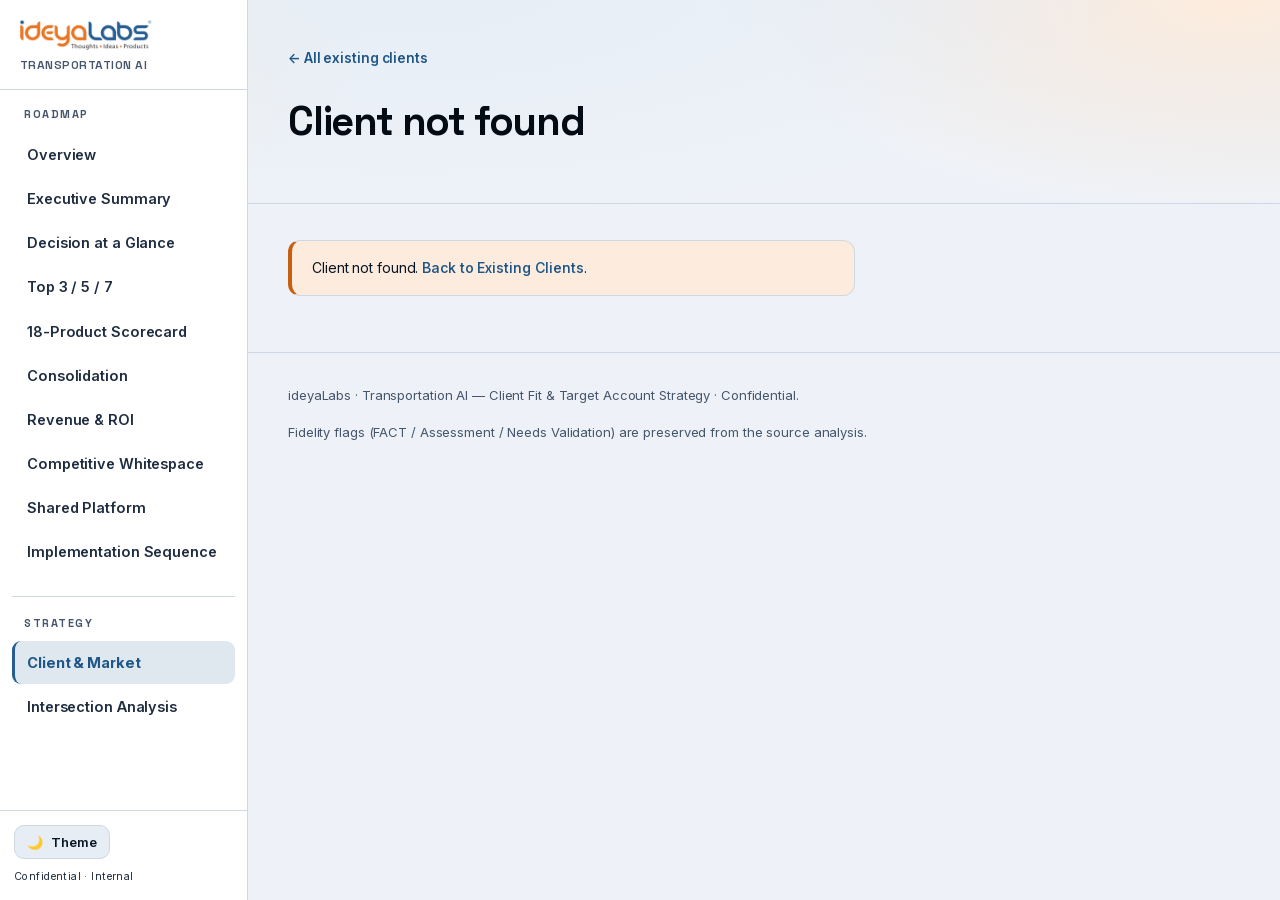
==== client.html @ 31813a2a "Fix scroll-spy off-by-one + click race (v25) - Use a viewport-fraction reference line (~35% of heigh" ====
<!DOCTYPE html>
<html lang="en" data-theme="light">
<head>
<meta charset="UTF-8" />
<meta name="viewport" content="width=device-width, initial-scale=1.0" />
<title>Client detail — ideyaLabs Transportation AI</title>
<link rel="icon" href="assets/ideyalabs-logo.png" />
<link rel="stylesheet" href="fonts.css?v=25" />
<link rel="stylesheet" href="styles.css?v=25" />
<script>
(function(){try{var t=localStorage.getItem('theme')||((window.matchMedia&&window.matchMedia('(prefers-color-scheme: dark)').matches)?'dark':'light');document.documentElement.setAttribute('data-theme',t);}catch(e){}})();
</script>
</head>
<body>
<header class="site-header">
  <div class="wrap">
    <a class="brand-mark" href="index.html#top" aria-label="ideyaLabs home">
      <img class="brand-logo" src="assets/ideyalabs-logo.png" alt="ideyaLabs" />
      <span class="brand-sep" aria-hidden="true"></span>
      <span class="brand-context">Transportation AI Roadmap</span>
    </a>
    <nav class="nav" aria-label="Section navigation">
      <a href="index.html#summary">Summary</a>
      <a href="index.html#recommendations">Top 3/5/7</a>
      <a href="index.html#scorecard">Scorecard</a>
      <a href="index.html#sequence">Sequence</a>
      <div class="nav-more">
        <button class="nav-more-btn" type="button" aria-haspopup="true" aria-expanded="false">Sections <span class="caret">▾</span></button>
        <div class="nav-more-menu">
          <a href="index.html#glance">At a Glance</a>
          <a href="index.html#consolidation">Consolidation</a>
          <a href="index.html#revenue">Revenue &amp; ROI</a>
          <a href="index.html#whitespace">Whitespace</a>
          <a href="index.html#platform">Platform</a>
        </div>
      </div>
      <a href="market.html">Client &amp; Market</a>
      <a href="intersection.html">Intersection</a>
    </nav>
    <button id="themeToggle" class="theme-toggle" type="button" aria-label="Toggle theme">🌙</button>
  </div>
</header>

<main id="top">
  <section class="hero" style="padding:44px 0 32px" aria-labelledby="c-title">
    <div class="wrap">
      <a href="market.html?view=clients" class="backlink" style="display:inline-flex;align-items:center;gap:6px;font-size:13.5px;font-weight:600;margin-bottom:16px">← All existing clients</a>
      <div id="c-badges" style="display:flex;gap:8px;flex-wrap:wrap;margin-bottom:14px"></div>
      <h1 id="c-title" style="font-size:clamp(26px,4vw,40px)">Loading…</h1>
      <p id="c-tagline" class="lede"></p>
      <div id="c-meta" class="hero-meta"></div>
    </div>
  </section>
  <section style="padding-top:36px" aria-label="Client detail">
    <div class="wrap"><div id="c-body" class="detail-grid"></div></div>
  </section>
</main>

<footer class="site-footer">
  <div class="wrap">
    <span>ideyaLabs · Transportation AI — Client Fit &amp; Target Account Strategy · Confidential.</span>
    <span>Fidelity flags (FACT / Assessment / Needs Validation) are preserved from the source analysis.</span>
  </div>
</footer>

<script src="market-data.js?v=25"></script>
<script src="app.js?v=25"></script>
<script src="sidebar.js?v=25"></script>
<script src="client.js?v=25"></script>
</body>
</html>
---- fonts.css ----
/* Self-hosted fonts for full offline / on-prem rendering (no CDN dependency).
   Inter and Space Grotesk are variable fonts covering the full weight range. */
@font-face {
  font-family: "Inter";
  font-style: normal;
  font-weight: 100 900;
  font-display: swap;
  src: url("fonts/inter.woff2") format("woff2");
}
@font-face {
  font-family: "Space Grotesk";
  font-style: normal;
  font-weight: 300 700;
  font-display: swap;
  src: url("fonts/space-grotesk.woff2") format("woff2");
}
---- styles.css ----
/* ideyaLabs Transportation AI Roadmap — static site
   Brand palette: ideyaLabs blue #275E91 + orange #E77625. Bright, sharp Inter type.
   Modern SaaS visual language with manual light/dark toggle. */

:root {
  --font-sans: "Inter", "Inter var", -apple-system, BlinkMacSystemFont, "Segoe UI", Roboto, Helvetica, Arial, sans-serif;
  --font-display: "Space Grotesk", "Inter", -apple-system, BlinkMacSystemFont, "Segoe UI", sans-serif;

  /* Light theme (default) */
  --bg: #eef2f8;
  --bg-elev: #ffffff;
  --bg-subtle: #e7edf5;
  --text: #081522;
  --text-strong: #030b15;
  --text-muted: #1f2d40;
  --text-faint: #45566c;
  --border: #cdd8e4;
  --border-strong: #a6b6c9;

  /* Brand = ideyaLabs blue; Accent = ideyaLabs orange */
  --brand: #275e91;
  --brand-hover: #1d4a75;
  --brand-soft: #e6eef6;
  --brand-text: #1f5688;

  --accent: #e77625;
  --accent-soft: #fdecdd;
  --accent-text: #c65f10;

  /* Tier / status colors */
  --tier1: #148f4b;   --tier1-soft: #d9f5e4;
  --tier2: #275e91;   --tier2-soft: #e0ecf7;
  --tier3: #c65f10;   --tier3-soft: #fdecdd;
  --tier4: #64748b;   --tier4-soft: #eef2f7;

  --agent: #275e91;    --agent-soft: #e0ecf7;
  --assisted: #0e7c96; --assisted-soft: #d6f2f7;
  --saas: #64748b;     --saas-soft: #eef2f7;

  --good: #148f4b;
  --warn: #c65f10;
  --bad: #d02c2c;

  --shadow-sm: 0 1px 2px rgba(11,26,43,.06), 0 1px 3px rgba(11,26,43,.08);
  --shadow-md: 0 4px 6px -1px rgba(11,26,43,.08), 0 2px 4px -2px rgba(11,26,43,.06);
  --shadow-lg: 0 10px 25px -5px rgba(11,26,43,.12), 0 8px 10px -6px rgba(11,26,43,.08);

  --radius-sm: 8px;
  --radius-md: 12px;
  --radius-lg: 16px;
  --radius-xl: 24px;

  --maxw: 1200px;
}

[data-theme="dark"] {
  --bg: #0a1420;
  --bg-elev: #10202f;
  --bg-subtle: #17293b;
  --text: #f2f6fb;          /* bright, sharp text on dark */
  --text-strong: #ffffff;
  --text-muted: #aebccd;
  --text-faint: #7f92a6;
  --border: #22384c;
  --border-strong: #35506a;

  --brand: #5ea3dc;
  --brand-hover: #86bee9;
  --brand-soft: #142c42;
  --brand-text: #7bb8e8;

  --accent: #f7973f;
  --accent-soft: #3a2410;
  --accent-text: #f9ac5c;

  --tier1: #46d585;   --tier1-soft: #10331f;
  --tier2: #5ea3dc;   --tier2-soft: #142c42;
  --tier3: #f7973f;   --tier3-soft: #3a2410;
  --tier4: #9fb0c2;   --tier4-soft: #1c2e40;

  --agent: #5ea3dc;    --agent-soft: #142c42;
  --assisted: #33c3dd; --assisted-soft: #0c3540;
  --saas: #9fb0c2;     --saas-soft: #1c2e40;

  --good: #46d585;
  --warn: #f7973f;
  --bad: #f0655f;

  --shadow-sm: 0 1px 2px rgba(0,0,0,.35);
  --shadow-md: 0 4px 8px -1px rgba(0,0,0,.45);
  --shadow-lg: 0 12px 28px -6px rgba(0,0,0,.55);
}

* { box-sizing: border-box; }

html { scroll-behavior: smooth; scroll-padding-top: 24px; }

body {
  margin: 0;
  font-family: var(--font-sans);
  font-feature-settings: "cv11", "ss01";
  font-size: 16px;
  background: var(--bg);
  color: var(--text);
  line-height: 1.58;
  letter-spacing: -0.006em;
  -webkit-font-smoothing: antialiased;
  -moz-osx-font-smoothing: grayscale;
  text-rendering: optimizeLegibility;
}

h1, h2, h3, h4, .num, .brand-mark { font-synthesis-weight: none; color: var(--text-strong); }
h1, h2 { font-weight: 850; }

a { color: var(--brand-text); text-decoration: none; }
a:hover { text-decoration: underline; }

.wrap { max-width: var(--maxw); margin: 0 auto; padding: 0 24px; }

/* ---------- Left sidebar layout ---------- */
:root { --sidebar-w: 248px; }
body.has-sidebar { }
.wrap { max-width: 100%; margin: 0; padding: 0 40px; }
.wrap-wide { max-width: 100%; margin: 0; padding: 0 40px; }
body.has-sidebar > main,
body.has-sidebar > footer.site-footer { margin-left: var(--sidebar-w); }

.sidebar {
  position: fixed; top: 0; left: 0; bottom: 0; width: var(--sidebar-w); z-index: 60;
  background: var(--bg-elev); border-right: 1px solid var(--border);
  display: flex; flex-direction: column; overflow-y: auto;
}
.sb-brand { display: flex; flex-direction: column; gap: 6px; padding: 20px 20px 14px; text-decoration: none; border-bottom: 1px solid var(--border); }
.sb-brand:hover { text-decoration: none; }
.sb-logo { height: 30px; width: auto; align-self: flex-start; }
.sb-brand-sub { font-size: 12px; font-weight: 700; letter-spacing: .04em; text-transform: uppercase; color: var(--text-faint); }
.sb-nav { padding: 12px 12px 20px; flex: 1 1 auto; }
.sb-group { margin-bottom: 16px; }
.sb-group-title { font-size: 11px; font-weight: 800; letter-spacing: .09em; text-transform: uppercase; color: var(--text-faint); padding: 6px 12px; }
.sb-link {
  display: block; padding: 9px 12px; margin: 2px 0; border-radius: 9px;
  font-size: 14px; font-weight: 600; color: var(--text-muted); text-decoration: none;
  border-left: 3px solid transparent; transition: background .12s, color .12s;
}
.sb-link:hover { background: var(--bg-subtle); color: var(--text-strong); text-decoration: none; }
.sb-link.active { background: var(--brand-soft); color: var(--brand-text); border-left-color: var(--brand); font-weight: 700; }
.sb-footer { padding: 14px; border-top: 1px solid var(--border); display: flex; flex-direction: column; gap: 10px; }
.sb-theme { display: inline-flex; align-items: center; gap: 8px; cursor: pointer; font-family: inherit;
  background: var(--bg-subtle); border: 1px solid var(--border); color: var(--text); border-radius: 10px;
  padding: 8px 12px; font-size: 13px; font-weight: 600; width: fit-content; }
.sb-theme:hover { border-color: var(--brand); }
.sb-conf { font-size: 10.5px; color: var(--text-faint); letter-spacing: .04em; }

/* Mobile top bar + drawer */
.mobilebar { display: none; }
.sb-scrim { display: none; }
@media (max-width: 900px) {
  :root { --sidebar-w: 0px; }
  .wrap, .wrap-wide { padding: 0 20px; }
  body.has-sidebar > main, body.has-sidebar > footer.site-footer { margin-left: 0; }
  .mobilebar { display: flex; align-items: center; gap: 12px; position: sticky; top: 0; z-index: 55;
    height: 56px; padding: 0 16px; background: var(--bg-elev); border-bottom: 1px solid var(--border); }
  .mb-toggle { display: inline-flex; flex-direction: column; gap: 4px; background: none; border: none; cursor: pointer; padding: 6px; }
  .mb-toggle span { width: 20px; height: 2px; background: var(--text); border-radius: 2px; }
  .mb-brand img { height: 24px; }
  .sidebar { transform: translateX(-100%); transition: transform .2s ease; width: 260px; box-shadow: var(--shadow-lg); }
  body.sb-open .sidebar { transform: translateX(0); }
  body.sb-open .sb-scrim { display: block; position: fixed; inset: 0; z-index: 58; background: rgba(0,0,0,.4); }
}

/* ---------- Hero ---------- */
.hero {
  position: relative; overflow: hidden;
  padding: 72px 0 56px;
  background:
    radial-gradient(1200px 400px at 15% -10%, var(--brand-soft), transparent 60%),
    radial-gradient(900px 400px at 95% 0%, var(--accent-soft), transparent 55%);
}
.eyebrow {
  display: inline-flex; align-items: center; gap: 8px;
  font-size: 12px; font-weight: 650; letter-spacing: .08em; text-transform: uppercase;
  color: var(--accent-text); background: var(--accent-soft);
  padding: 6px 12px; border-radius: 999px; margin-bottom: 20px;
}
.hero h1 {
  font-size: clamp(30px, 5vw, 48px); line-height: 1.08; letter-spacing: -.03em;
  margin: 0 0 16px; max-width: 900px; font-weight: 850; color: var(--text-strong);
}
.hero .lede { font-size: clamp(16px, 2vw, 19px); color: var(--text-muted); max-width: 760px; margin: 0 0 28px; }
.hero-meta { display: flex; gap: 24px; flex-wrap: wrap; color: var(--text-faint); font-size: 13px; }
.hero-meta strong { color: var(--text); }

.stat-row { display: grid; grid-template-columns: repeat(4, 1fr); gap: 16px; margin-top: 40px; }
.stat {
  background: var(--bg-elev); border: 1px solid var(--border); border-radius: var(--radius-md);
  padding: 18px 20px; box-shadow: var(--shadow-sm);
}
.stat .num { font-size: 30px; font-weight: 800; letter-spacing: -.02em; }
.stat .lbl { font-size: 13px; color: var(--text-muted); margin-top: 2px; }

/* ---------- Sections ---------- */
section { padding: 56px 0; border-top: 1px solid var(--border); }
section[id] { scroll-margin-top: 90px; }
section:first-of-type { border-top: 0; }
.section-head { margin-bottom: 28px; }
.section-head h2 { font-size: clamp(22px, 3vw, 30px); letter-spacing: -.02em; margin: 0 0 8px; font-weight: 850; color: var(--text-strong); }
.section-head p { color: var(--text-muted); margin: 0; max-width: 780px; }
.kicker { font-size: 12px; font-weight: 700; letter-spacing: .1em; text-transform: uppercase; color: var(--accent-text); margin-bottom: 8px; }

/* ---------- Cards ---------- */
.grid { display: grid; gap: 18px; }
.grid-3 { grid-template-columns: repeat(3, 1fr); }
.grid-2 { grid-template-columns: repeat(2, 1fr); }

.card {
  background: var(--bg-elev); border: 1px solid var(--border);
  border-radius: var(--radius-lg); padding: 22px; box-shadow: var(--shadow-sm);
  transition: box-shadow .18s, transform .18s, border-color .18s;
}
.card:hover { box-shadow: var(--shadow-md); }

.rec-card { display: flex; flex-direction: column; }
.rec-card .rank-badge {
  width: 40px; height: 40px; border-radius: 12px; display: grid; place-items: center;
  font-weight: 800; font-size: 18px; color: #fff; margin-bottom: 14px;
  background: linear-gradient(135deg, var(--brand), var(--accent));
}
.rec-card h3 { margin: 0 0 6px; font-size: 18px; letter-spacing: -.01em; }
.rec-card .score-pill {
  align-self: flex-start; font-weight: 700; font-size: 13px;
  background: var(--tier1-soft); color: var(--tier1);
  padding: 3px 10px; border-radius: 999px; margin-bottom: 12px;
}
.rec-card p { margin: 0 0 12px; color: var(--text-muted); font-size: 14.5px; }
.rec-card .detail-list { list-style: none; padding: 0; margin: auto 0 0; font-size: 13px; }
.rec-card .detail-list li { display: flex; gap: 8px; padding: 4px 0; border-top: 1px dashed var(--border); }
.rec-card .detail-list li:first-child { border-top: 0; }
.rec-card .detail-list .k { color: var(--text-faint); min-width: 86px; }
.rec-card .detail-list .v { color: var(--text); font-weight: 550; }

.wave-tag {
  display:inline-block; font-size: 11px; font-weight: 700; letter-spacing:.06em; text-transform: uppercase;
  padding: 3px 9px; border-radius: 999px; margin-bottom: 14px;
}
.wave-now { background: var(--tier1-soft); color: var(--tier1); }
.wave-next { background: var(--tier2-soft); color: var(--tier2); }
.wave-med { background: var(--tier3-soft); color: var(--tier3); }

/* ---------- Badges ---------- */
.badge {
  display: inline-flex; align-items: center; gap: 5px;
  font-size: 11.5px; font-weight: 650; padding: 3px 9px; border-radius: 999px; white-space: nowrap;
}
.badge.tier1 { background: var(--tier1-soft); color: var(--tier1); }
.badge.tier2 { background: var(--tier2-soft); color: var(--tier2); }
.badge.tier3 { background: var(--tier3-soft); color: var(--tier3); }
.badge.tier4 { background: var(--tier4-soft); color: var(--tier4); }
.badge.agent { background: var(--agent-soft); color: var(--agent); }
.badge.assisted { background: var(--assisted-soft); color: var(--assisted); }
.badge.saas { background: var(--saas-soft); color: var(--saas); }

/* ---------- Q&A / decision at a glance ---------- */
.qa-list { display: grid; gap: 0; border: 1px solid var(--border); border-radius: var(--radius-lg); overflow: hidden; background: var(--bg-elev); }
.qa-item { display: grid; grid-template-columns: 1fr 1.4fr; gap: 24px; padding: 16px 22px; border-top: 1px solid var(--border); }
.qa-item:first-child { border-top: 0; }
.qa-item .q { font-weight: 650; color: var(--text); }
.qa-item .a { color: var(--text-muted); }
.qa-item:nth-child(even) { background: var(--bg-subtle); }

/* ---------- Table / scorecard ---------- */
.table-wrap { overflow-x: auto; border: 1px solid var(--border); border-radius: var(--radius-lg); background: var(--bg-elev); box-shadow: var(--shadow-sm); }
table.score { width: 100%; border-collapse: collapse; font-size: 13px; min-width: 760px; table-layout: auto; }
table.score thead th {
  position: sticky; top: 0; background: var(--bg-subtle); color: var(--text-muted);
  font-weight: 650; text-align: center; padding: 11px 8px; white-space: nowrap;
  border-bottom: 1px solid var(--border); cursor: pointer; user-select: none;
  font-size: 11.5px;
}
table.score thead th.name-col, table.score tbody td.name-col { text-align: left; }
table.score thead th:hover { color: var(--text); }
table.score thead th .arrow { opacity: .4; font-size: 10px; }
table.score thead th.sorted .arrow { opacity: 1; color: var(--accent-text); }
table.score tbody td { padding: 10px 8px; text-align: center; border-bottom: 1px solid var(--border); }
table.score tbody tr:last-child td { border-bottom: 0; }
table.score tbody tr:hover { background: var(--bg-subtle); }
table.score td.name-col { font-weight: 600; min-width: 180px; }
table.score td.rank-col { color: var(--text-faint); font-weight: 700; }
table.score td.score-col { font-weight: 800; }
.cellscore { display: inline-grid; place-items: center; width: 26px; height: 26px; border-radius: 7px; font-weight: 650; font-size: 12.5px; }

.legend { display: flex; gap: 16px; flex-wrap: wrap; margin-top: 14px; font-size: 12.5px; color: var(--text-muted); align-items:center; }
.legend .swatch { display:inline-block; width: 12px; height: 12px; border-radius: 3px; margin-right: 6px; vertical-align: middle; }

/* ---------- Consolidation / merge list ---------- */
.merge-grid { display: grid; grid-template-columns: repeat(2,1fr); gap: 14px; }
.merge-item { background: var(--bg-elev); border: 1px solid var(--border); border-radius: var(--radius-md); padding: 16px 18px; box-shadow: var(--shadow-sm); }
.merge-item .flow { font-weight: 650; margin-bottom: 6px; display:flex; align-items:center; gap:8px; flex-wrap:wrap; }
.merge-item .flow .arrow { color: var(--accent-text); }
.merge-item p { margin: 0; font-size: 13.5px; color: var(--text-muted); }
.dispo { font-size: 11px; font-weight: 700; letter-spacing:.05em; text-transform: uppercase; padding: 2px 8px; border-radius: 6px; }
.dispo.merge { background: var(--tier1-soft); color: var(--tier1); }
.dispo.module { background: var(--assisted-soft); color: var(--assisted); }
.dispo.separate { background: var(--tier3-soft); color: var(--tier3); }

/* ---------- Roadmap timeline ---------- */
.timeline { display: grid; gap: 18px; }
.phase {
  background: var(--bg-elev); border: 1px solid var(--border); border-radius: var(--radius-lg);
  padding: 22px; box-shadow: var(--shadow-sm); position: relative; overflow:hidden;
}
.phase::before { content:""; position:absolute; left:0; top:0; bottom:0; width: 5px; background: linear-gradient(var(--brand), var(--accent)); }
.phase .phase-head { display: flex; align-items: baseline; gap: 12px; margin-bottom: 12px; flex-wrap: wrap; }
.phase .phase-num { font-size: 12px; font-weight: 800; letter-spacing:.1em; color: var(--accent-text); text-transform: uppercase; }
.phase .phase-months { font-size: 13px; color: var(--text-faint); font-weight: 600; }
.phase h3 { margin: 0; font-size: 17px; }
.phase .build { font-size: 14.5px; color: var(--text); margin: 0 0 12px; }
.phase .rowlist { display: grid; grid-template-columns: 130px 1fr; gap: 4px 16px; font-size: 13px; }
.phase .rowlist .k { color: var(--text-faint); }
.phase .rowlist .v { color: var(--text-muted); }
.phase .notbuild { color: var(--bad); }

/* ---------- Platform capabilities ---------- */
.cap-grid { display: grid; grid-template-columns: repeat(2,1fr); gap: 12px; }
.cap { background: var(--bg-elev); border: 1px solid var(--border); border-radius: var(--radius-md); padding: 14px 16px; box-shadow: var(--shadow-sm); font-size: 13.5px; }
.cap .cap-name { font-weight: 650; margin-bottom: 4px; }
.cap .cap-reuse { color: var(--text-muted); }
.cap .cap-reuse b { color: var(--text); font-weight: 600; }

/* ---------- Whitespace ---------- */
.ws-grid { display:grid; gap: 12px; }
.ws-row { display:grid; grid-template-columns: 200px 1fr; gap: 18px; align-items:start; background: var(--bg-elev); border:1px solid var(--border); border-radius: var(--radius-md); padding: 14px 18px; box-shadow: var(--shadow-sm); }
.ws-row .ws-cat { font-weight: 700; font-size: 13.5px; }
.ws-row .ws-products { font-size: 13.5px; color: var(--text); margin-bottom: 4px; }
.ws-row .ws-ev { font-size: 12.5px; color: var(--text-muted); }
.dot { display:inline-block; width:9px;height:9px;border-radius:50%; margin-right:7px; }

/* ---------- Callout ---------- */
.callout {
  border: 1px solid var(--border); border-left: 4px solid var(--brand);
  background: var(--brand-soft); color: var(--text);
  border-radius: var(--radius-md); padding: 16px 20px; font-size: 14px;
}
.callout.warn { border-left-color: var(--warn); background: var(--accent-soft); }
.callout strong { font-weight: 700; }

/* ---------- Footer ---------- */
.site-footer { border-top: 1px solid var(--border); padding: 32px 0 48px; color: var(--text-faint); font-size: 13px; }
.site-footer .wrap { display:flex; justify-content: space-between; gap: 16px; flex-wrap: wrap; align-items:center; }

.tier-heading { margin: 34px 0 14px; font-size: 15px; font-weight: 750; letter-spacing:.02em; color: var(--text-strong); display:flex; align-items:center; gap:10px; }
.tier-heading::after { content:""; flex:1; height:1px; background: var(--border); }

/* ---------- Responsive ---------- */
@media (max-width: 900px) {
  .grid-3, .grid-2, .merge-grid, .cap-grid { grid-template-columns: 1fr; }
  .stat-row { grid-template-columns: repeat(2,1fr); }
  .qa-item { grid-template-columns: 1fr; gap: 4px; }
  .ws-row { grid-template-columns: 1fr; }
  .phase .rowlist { grid-template-columns: 1fr; }
  .phase .rowlist .k { margin-top: 6px; font-weight: 600; }
}

@media (prefers-reduced-motion: reduce) {
  * { scroll-behavior: auto; transition: none !important; }
}

/* ---------- Detail page ---------- */
.backlink { color: var(--brand-text); }
.detail-grid { display: block; }
.detail-col-main, .detail-col-side { display: grid; gap: 16px; align-content: start; }
@media (min-width: 900px) {
  .detail-grid { display: grid; grid-template-columns: 1.55fr 1fr; gap: 20px; align-items: start; }
}
.detail-card { padding: 20px 22px; }
.detail-h { font-size: 15px; font-weight: 750; letter-spacing: .01em; margin: 0 0 10px; color: var(--text-strong); text-transform: uppercase; }
.detail-card p { margin: 0; color: var(--text-muted); font-size: 14.5px; }
.detail-list-full { margin: 0; padding-left: 18px; color: var(--text-muted); font-size: 14px; }
.detail-list-full li { margin: 5px 0; }
.roi-title { font-weight: 700; color: var(--text-strong) !important; margin: 0 0 8px !important; font-size: 15px !important; }
.chips { display: flex; flex-wrap: wrap; gap: 8px; }
.chip { font-size: 12px; font-weight: 600; background: var(--bg-subtle); color: var(--text-muted); border: 1px solid var(--border); padding: 4px 10px; border-radius: 999px; }
.kv { display: grid; grid-template-columns: 130px 1fr; gap: 8px 14px; font-size: 13.5px; }
.kv-k { color: var(--text-faint); font-weight: 600; }
.kv-v { color: var(--text-muted); }
@media (max-width: 560px) { .kv { grid-template-columns: 1fr; gap: 2px 0; } .kv-k { margin-top: 8px; } }

/* Product link (scorecard + cards) */
a.product-link { color: var(--brand-text); font-weight: 600; text-decoration: none; }
a.product-link:hover { text-decoration: underline; }
.detail-cta { display:inline-flex; align-items:center; gap:6px; margin-top: 12px; font-size: 13.5px; font-weight: 650; color: var(--brand-text); }
.detail-cta:hover { text-decoration: underline; }
.name-detail-link { color: inherit; text-decoration: none; border-bottom: 1px dotted var(--border-strong); }
.name-detail-link:hover { color: var(--brand-text); border-bottom-color: var(--brand-text); text-decoration:none; }

/* ================= Client & Market Opportunities ================= */

/* Sub-view tabs */
.mtabs-wrap { position: sticky; top: 0; z-index: 40; background: color-mix(in srgb, var(--bg-elev) 92%, transparent); backdrop-filter: saturate(180%) blur(12px); border-bottom: 1px solid var(--border); }
.mtabs { display: flex; flex-wrap: wrap; gap: 6px; overflow-x: auto; padding: 8px 0; }
nav.mtabs a.mtab { display: inline-block; white-space: nowrap; font-size: 13.5px; font-weight: 600; color: var(--text-muted); padding: 8px 13px; margin: 2px 0; border: 1px solid var(--border); border-radius: 9px; text-decoration: none; background: var(--bg-elev); }
nav.mtabs a.mtab:hover { background: var(--bg-subtle); color: var(--text); text-decoration: none; border-color: var(--border-strong); }
nav.mtabs a.mtab.active { color: #fff; background: var(--brand); border-color: var(--brand); }
html { scroll-padding-top: 72px; }

/* Fit badges (A–E) */
.fit-badge { display:inline-flex; align-items:center; font-size:11px; font-weight:700; letter-spacing:.03em; padding:3px 9px; border-radius:999px; white-space:nowrap; }
.fit-a { background: var(--tier1-soft); color: var(--tier1); }
.fit-b { background: var(--tier2-soft); color: var(--tier2); }
.fit-c { background: var(--tier3-soft); color: var(--tier3); }
.fit-d { background: var(--tier4-soft); color: var(--tier4); }
.fit-e { background: color-mix(in srgb, var(--bad) 16%, transparent); color: var(--bad); }

/* Tier badges (A–D) */
.tier-badge { display:inline-flex; align-items:center; font-size:10.5px; font-weight:700; letter-spacing:.04em; padding:3px 9px; border-radius:6px; white-space:nowrap; text-transform:uppercase; }
.tier-a { background: var(--tier1-soft); color: var(--tier1); }
.tier-b { background: var(--tier2-soft); color: var(--tier2); }
.tier-c { background: var(--tier3-soft); color: var(--tier3); }
.tier-d { background: var(--tier4-soft); color: var(--tier4); }

/* Fidelity tags */
.fid { display:inline-block; font-size:10px; font-weight:700; letter-spacing:.04em; padding:2px 7px; border-radius:5px; margin-right:6px; text-transform:uppercase; }
.fid-fact { background: var(--tier1-soft); color: var(--tier1); }
.fid-assess { background: var(--assisted-soft); color: var(--assisted); }
.fid-validate { background: var(--tier3-soft); color: var(--tier3); }

/* Client cards */
.client-card { display:flex; flex-direction:column; text-decoration:none; color:inherit; }
.client-card:hover { text-decoration:none; }
.client-top { margin-bottom: 10px; }
.client-card h3 { margin:0 0 4px; font-size:18px; }
.client-meta { font-size:12.5px; color: var(--text-faint); margin-bottom:12px; }

/* Filters + search */
.filters { display:flex; flex-wrap:wrap; gap:12px; align-items:center; margin-bottom:18px; }
.filters label { font-size:12.5px; font-weight:600; color:var(--text-muted); display:flex; flex-direction:column; gap:4px; }
.filters select, .search { font-family:inherit; font-size:13.5px; padding:8px 11px; border:1px solid var(--border-strong); border-radius:9px; background:var(--bg-elev); color:var(--text); }
.search { min-width:240px; align-self:flex-end; }
.filters select:focus, .search:focus { outline:none; border-color:var(--brand); }

/* Target cards */
.target-card { display:flex; flex-direction:column; }
.target-top { display:flex; align-items:center; justify-content:space-between; gap:8px; margin-bottom:10px; }
.score-chip { font-weight:800; font-size:13px; background:var(--bg-subtle); color:var(--text); padding:2px 9px; border-radius:8px; }
.target-card h3 { margin:0 0 4px; font-size:16.5px; }
.adapted-tag { font-size:10px; font-weight:700; text-transform:uppercase; color:var(--accent-text); background:var(--accent-soft); padding:2px 6px; border-radius:5px; vertical-align:middle; }
.target-sol { font-weight:650; color:var(--brand-text); font-size:13.5px; margin:8px 0; }
.target-why { margin:0 0 10px; font-size:13.5px; color:var(--text-muted); }
.tier-a-card { border-color: color-mix(in srgb, var(--tier1) 45%, var(--border)); box-shadow: var(--shadow-md); }
.tier-a-card::before { content:""; display:block; height:3px; margin:-22px -22px 16px; border-radius: var(--radius-lg) var(--radius-lg) 0 0; background: linear-gradient(90deg, var(--tier1), var(--accent)); }

/* Opportunities */
.opp-card { display:flex; flex-direction:column; }
.opp-top { display:flex; align-items:center; justify-content:space-between; gap:8px; margin-bottom:8px; }
.opp-priority { font-size:11px; font-weight:700; color:var(--accent-text); background:var(--accent-soft); padding:3px 9px; border-radius:999px; text-transform:uppercase; letter-spacing:.03em; }
.opp-card h3 { margin:0 0 4px; font-size:17px; }
.sort-bar { display:flex; flex-wrap:wrap; align-items:center; gap:8px; margin-bottom:16px; font-size:13px; color:var(--text-muted); }
.sort-btn { font-family:inherit; font-size:12.5px; font-weight:600; padding:6px 11px; border:1px solid var(--border-strong); border-radius:8px; background:var(--bg-elev); color:var(--text-muted); cursor:pointer; }
.sort-btn:hover { background:var(--bg-subtle); color:var(--text); }
.sort-btn.active { background:var(--brand); color:#fff; border-color:var(--brand); }

/* Fact list */
.fact-list { margin:0; padding-left:0; list-style:none; }
.fact-list li { padding:8px 0; border-top:1px dashed var(--border); font-size:13.5px; color:var(--text-muted); }
.fact-list li:first-child { border-top:0; }

/* Client detail opportunity blocks */
.opp-block { padding:14px 0; border-top:1px solid var(--border); }
.opp-block:first-child { border-top:0; padding-top:0; }
.opp-head { display:flex; align-items:center; gap:10px; flex-wrap:wrap; margin-bottom:8px; }
.opp-head h3 { margin:0; font-size:15.5px; }
.rank-badge.sm { width:26px; height:26px; border-radius:8px; font-size:13px; margin-bottom:0; }
.expansion { margin:0; font-size:14px; color:var(--text); line-height:1.7; }

/* Plan items */
.plan-item { padding:14px 0; border-top:1px dashed var(--border); }
.plan-item:first-of-type { border-top:0; }
.plan-acct { font-weight:700; color:var(--text-strong); font-size:14.5px; margin-bottom:4px; }
.plan-sol { font-weight:600; color:var(--brand-text); font-size:12.5px; }
.plan-action { font-size:14px; color:var(--text-muted); margin-bottom:8px; }

@media (max-width: 900px) { .mtabs-wrap { top: 56px; } .search { min-width: 0; width:100%; } }

/* Prospect clarification note on target cards */
.target-note { margin:0 0 10px; font-size:12.5px; font-weight:600; color:var(--accent-text); background:var(--accent-soft); border-radius:8px; padding:8px 10px; border:1px solid color-mix(in srgb, var(--accent) 25%, var(--border)); }

/* General detail-list (reused on market cards, client detail, opportunity cards).
   Previously only .rec-card .detail-list had layout, so labels/values ran together. */
.detail-list { list-style: none; padding: 0; margin: 8px 0 0; font-size: 13px; }
.detail-list li { display: flex; gap: 8px; padding: 5px 0; border-top: 1px dashed var(--border); }
.detail-list li:first-child { border-top: 0; }
.detail-list .k { color: var(--text-faint); min-width: 74px; flex: 0 0 auto; font-weight: 600; }
.detail-list .v { color: var(--text); font-weight: 500; }
@media (max-width: 560px) {
  .detail-list li { flex-direction: column; gap: 1px; }
  .detail-list .k { min-width: 0; }
}

/* Scorecard criteria explainer */
table.score thead th[title] { cursor: help; }
.criteria-explainer { margin-top: 14px; border: 1px solid var(--border); border-radius: var(--radius-md); background: var(--bg-elev); }
.criteria-explainer > summary { cursor: pointer; padding: 12px 16px; font-weight: 650; font-size: 13.5px; color: var(--text-strong); list-style: none; display: flex; align-items: center; gap: 8px; }
.criteria-explainer > summary::-webkit-details-marker { display: none; }
.criteria-explainer > summary::before { content: "▸"; color: var(--brand-text); font-size: 12px; transition: transform .15s; }
.criteria-explainer[open] > summary::before { transform: rotate(90deg); }
.criteria-explainer .hint { font-weight: 500; color: var(--text-faint); font-size: 12px; }
.criteria-grid { display: grid; grid-template-columns: repeat(3, 1fr); gap: 12px; padding: 4px 16px 16px; }
.crit-item { background: var(--bg-subtle); border: 1px solid var(--border); border-radius: var(--radius-sm); padding: 12px 14px; }
.crit-head { display: flex; align-items: baseline; justify-content: space-between; gap: 8px; margin-bottom: 5px; }
.crit-name { font-weight: 650; font-size: 13px; color: var(--text-strong); }
.crit-weight { font-weight: 800; font-size: 12px; color: var(--accent-text); background: var(--accent-soft); padding: 1px 7px; border-radius: 999px; flex: 0 0 auto; }
.crit-desc { font-size: 12.5px; color: var(--text-muted); line-height: 1.55; }
@media (max-width: 900px) { .criteria-grid { grid-template-columns: 1fr; } }

/* Four-column grid (How-to-read guide) */
.grid-4 { display: grid; grid-template-columns: repeat(4, 1fr); gap: 18px; }
@media (max-width: 980px) { .grid-4 { grid-template-columns: repeat(2, 1fr); } }
@media (max-width: 560px) { .grid-4 { grid-template-columns: 1fr; } }


/* Wide container for data-dense sections (scorecard) so all columns fit without horizontal scroll on large screens */
.wrap-wide { max-width: 1440px; margin: 0 auto; padding: 0 24px; }
@media (max-width: 1480px) { .wrap-wide { max-width: 100%; } }

/* Custom styled tooltip (replaces native title where used) */
.tooltip-pop {
  position: absolute; z-index: 200; display: none;
  max-width: 320px; padding: 12px 14px;
  background: var(--bg-elev); color: var(--text);
  border: 1px solid var(--border-strong); border-radius: 12px;
  box-shadow: var(--shadow-lg);
  font-size: 12.5px; line-height: 1.55; pointer-events: none;
}
.tooltip-pop .tt-title { font-weight: 800; font-size: 13.5px; color: var(--text-strong); margin-bottom: 5px; letter-spacing: -.01em; }
.tooltip-pop .tt-body { color: var(--text-muted); font-weight: 500; }

/* Cursor hints for anything that has a tooltip */
[data-tip-title], [data-tip-body] { cursor: help; }
table.score thead th[data-tip-title] { cursor: help; }
table.score .badge[data-tip-title] { cursor: help; }

/* Fidelity legend on client detail pages */
.fid-legend { display:flex; flex-wrap:wrap; align-items:center; gap:8px; font-size:12px; color:var(--text-muted); margin-bottom:16px; padding:10px 14px; background:var(--bg-subtle); border:1px solid var(--border); border-radius:10px; }
.fid-legend-label { font-weight:700; color:var(--text-strong); }

/* Market Landscape view */
.ls-category { margin-bottom: 18px; }
.ls-cat-head { display:flex; align-items:baseline; justify-content:space-between; gap:12px; flex-wrap:wrap; }
.ls-cat-head h3 { margin:0; font-size:17px; }
.ls-market { font-size:12.5px; color:var(--text-faint); margin:4px 0 12px; }
.ls-diff { font-size:13.5px; color:var(--text-muted); background:var(--brand-soft); border:1px solid var(--border); border-left:4px solid var(--brand); border-radius:8px; padding:12px 14px; margin-bottom:14px; }
.ls-diff-label { display:block; font-weight:700; color:var(--text-strong); font-size:12px; text-transform:uppercase; letter-spacing:.05em; margin-bottom:5px; }
.ls-vendors { display:grid; grid-template-columns:repeat(2,1fr); gap:12px; }
.ls-vendor { background:var(--bg-subtle); border:1px solid var(--border); border-radius:10px; padding:13px 15px; }
.ls-vendor-name { font-weight:700; font-size:14px; color:var(--text-strong); margin-bottom:4px; }
.ls-vendor-what { font-size:13px; color:var(--text-muted); margin-bottom:8px; line-height:1.55; }
.ls-vendor-cust { font-size:12.5px; color:var(--text); margin-bottom:6px; }
.ls-vendor-cust .k { color:var(--text-faint); font-weight:600; }
.ls-vendor-src { font-size:11px; color:var(--text-faint); font-style:italic; }
@media (max-width: 760px) { .ls-vendors { grid-template-columns:1fr; } }

/* Agent Market Directory */
.spend-legend-label { font-weight:700; color:var(--text-strong); }
.spend-tag { display:inline-block; font-size:10.5px; font-weight:700; letter-spacing:.03em; padding:2px 8px; border-radius:6px; text-transform:uppercase; margin-right:6px; }
.spend-pub { background:var(--tier1-soft); color:var(--tier1); }
.spend-rep { background:var(--tier2-soft); color:var(--tier2); }
.spend-est { background:var(--tier3-soft); color:var(--tier3); }
.spend-nd  { background:var(--tier4-soft); color:var(--tier4); }
.dir-cat-title { margin:22px 0 10px; font-size:15px; font-weight:750; color:var(--text-strong); display:flex; align-items:center; gap:8px; }
.dir-count { font-size:11px; font-weight:700; color:var(--text-faint); background:var(--bg-subtle); border:1px solid var(--border); border-radius:999px; padding:1px 8px; }
.dir-table { min-width: 900px; }
.dir-table td.name-col { min-width: 150px; vertical-align: top; }
.dir-src { font-size:10.5px; color:var(--text-faint); font-style:italic; margin-top:4px; }

/* ================= Customer × Solution Intersection ================= */
.calc-note { margin-top:16px; font-size:11.5px; color:var(--text-faint); font-style:italic; border-top:1px dashed var(--border); padding-top:10px; }

/* CEO view */
.ceo-story { display:flex; flex-wrap:wrap; align-items:center; gap:8px; padding:14px 16px; background:var(--bg-subtle); border:1px solid var(--border); border-radius:12px; margin-bottom:8px; }
.ceo-step { font-weight:650; font-size:13px; color:var(--text-strong); background:var(--bg-elev); border:1px solid var(--border); border-radius:999px; padding:5px 12px; }
.ceo-arrow { color:var(--brand-text); font-weight:800; }
.ceo-card { position:relative; }
.ceo-rank { position:absolute; top:-10px; right:16px; font-size:26px; font-weight:900; color:var(--accent); opacity:.9; }
.ceo-metrics { display:flex; gap:14px; margin:12px 0; }
.ceo-metric { text-align:center; flex:1; background:var(--bg-subtle); border-radius:10px; padding:10px 6px; }
.ceo-num { display:block; font-size:22px; font-weight:800; color:var(--text-strong); }
.ceo-lbl { font-size:11px; color:var(--text-faint); }
.ceo-tags { display:flex; gap:6px; flex-wrap:wrap; margin-bottom:8px; }
.ceo-common { font-size:13px; color:var(--text-muted); margin-bottom:10px; }

/* Heatmap */
table.ix-heat td.hm-cell { text-align:center; font-weight:700; color:#fff; }
.hm-cell.strength-5 { background:#16a34a; } .hm-cell.strength-4 { background:#4d9f4a; }
.hm-cell.strength-3 { background:#d19a2a; color:#3a2c0c; } .hm-cell.strength-2 { background:#d97742; }
.hm-cell.strength-1 { background:#b06a6a; } .hm-cell.strength-0 { background:transparent; color:var(--text-faint); }
[data-theme="dark"] .hm-cell.strength-3 { color:#1a1305; }
.ix-rationale { margin-top:14px; } .ix-rationale h3 { margin:0 0 6px; font-size:16px; }
.ix-rat-strength { font-size:13px; color:var(--text-muted); margin-bottom:8px; }

/* Score bars */
.ix-scorebar { display:grid; gap:8px; margin:14px 0; }
.ix-scoreitem { display:grid; grid-template-columns:180px 1fr auto; align-items:center; gap:10px; font-size:13px; color:var(--text-muted); }
.ix-bar { display:inline-block; height:9px; background:var(--bg-subtle); border-radius:999px; overflow:hidden; }
.ix-bar-fill { display:block; height:100%; background:linear-gradient(90deg,var(--brand),var(--accent)); }
.ix-scoreitem b { color:var(--text-strong); }

/* Solution view */
.ix-common { font-size:13.5px; color:var(--text-muted); margin:8px 0 4px; }
.ix-2col { display:grid; grid-template-columns:1fr 1fr; gap:20px; margin-top:14px; }
.ix-fitlist { list-style:none; padding:0; margin:0; }
.ix-fitlist li { padding:8px 0; border-top:1px dashed var(--border); font-size:13.5px; }
.ix-fitlist li:first-child { border-top:0; }
.ix-existing { font-size:10px; font-weight:700; color:var(--tier1); background:var(--tier1-soft); padding:1px 6px; border-radius:5px; }
.ix-why { font-size:12.5px; color:var(--text-faint); margin-top:3px; }
.ix-reuse-bar { display:flex; height:26px; border-radius:8px; overflow:hidden; font-size:11px; font-weight:700; color:#fff; }
.ix-reuse-core { background:var(--brand); display:flex; align-items:center; justify-content:center; }
.ix-reuse-cust { background:var(--accent); display:flex; align-items:center; justify-content:center; }
.ix-reuse-note { font-size:12px; color:var(--text-faint); margin-top:6px; }
@media (max-width:760px){ .ix-2col{grid-template-columns:1fr;} .ix-scoreitem{grid-template-columns:130px 1fr auto;} }

/* Customer view */
.ix-cust-row .opp-head { gap:10px; }
.ix-alsofor { font-size:13px; margin:6px 0; } .ix-alsofor .k { color:var(--text-faint); font-weight:600; }
.ix-chip { display:inline-block; background:var(--bg-subtle); border:1px solid var(--border); border-radius:999px; padding:2px 9px; font-size:12px; margin:2px 4px 2px 0; }
.ix-chip b { color:var(--brand-text); }
.ix-deploy { font-size:13px; color:var(--text-strong); background:var(--brand-soft); border-radius:8px; padding:8px 12px; margin-top:6px; }
.ix-gap,.ix-pot { font-size:13px; margin:6px 0; } .ix-gap .k,.ix-pot .k { color:var(--text-faint); font-weight:600; }

/* Network */
.ix-network-wrap { background:var(--bg-elev); border:1px solid var(--border); border-radius:14px; padding:8px; }
.ix-nw-hint { font-size:12.5px; color:var(--text-faint); }
#nw-svg { width:100%; height:auto; }
.nw-edge { stroke:var(--border-strong); stroke-width:1; opacity:.5; }
.nw-edge.hot { stroke:var(--accent); stroke-width:2; opacity:1; }
.nw-edge.dim { opacity:.08; }
.nw-node { cursor:pointer; }
.nw-node circle { stroke:var(--bg-elev); stroke-width:2; }
.nw-c circle { fill:var(--brand); } .nw-p circle { fill:var(--accent); } .nw-s circle { fill:var(--tier1); }
.nw-label { font-size:11px; fill:var(--text-muted); font-family:var(--font-sans); }
.nw-colhead { font-size:12px; font-weight:800; fill:var(--text-faint); font-family:var(--font-sans); text-transform:uppercase; letter-spacing:.05em; }
.nw-node.hot circle { stroke:var(--accent); stroke-width:3; } .nw-node.hot .nw-label { fill:var(--text-strong); font-weight:700; }
.nw-node.dim { opacity:.18; }

/* Build once sell many */
.bosm-card { margin-bottom:14px; }
.bosm-top { display:flex; justify-content:space-between; align-items:center; }
.bosm-top h3 { margin:0; font-size:16px; }
.bosm-score { font-weight:800; color:var(--accent-text); background:var(--accent-soft); padding:2px 10px; border-radius:999px; }
.bosm-fan { display:flex; align-items:center; gap:10px; flex-wrap:wrap; margin:12px 0; }
.bosm-core { background:var(--brand); color:#fff; border-radius:10px; padding:10px 14px; font-weight:800; font-size:12px; text-align:center; }
.bosm-core span { font-weight:500; opacity:.9; }
.bosm-arrow { color:var(--brand-text); font-weight:800; }
.bosm-accounts { display:flex; flex-wrap:wrap; gap:6px; }
.bosm-acct { background:var(--bg-subtle); border:1px solid var(--border); border-radius:8px; padding:5px 10px; font-size:12px; font-weight:600; }
.bosm-acct.existing { border-color:var(--tier1); color:var(--tier1); }
.bosm-rev { font-weight:700; color:var(--text-strong); font-size:13px; }
.bosm-meta { display:flex; gap:6px; flex-wrap:wrap; }

/* Quadrant */
.ix-quad-wrap { background:var(--bg-elev); border:1px solid var(--border); border-radius:14px; padding:8px; }
#q-svg { width:100%; height:auto; }
.q-bg { opacity:.35; } .q-build { fill:var(--tier1-soft); } .q-strategic { fill:var(--tier2-soft); } .q-selective { fill:var(--tier3-soft); } .q-defer { fill:var(--tier4-soft); }
.q-quadlabel { font-size:11px; font-weight:800; fill:var(--text-faint); font-family:var(--font-sans); text-transform:uppercase; letter-spacing:.04em; }
.q-axis { stroke:var(--border-strong); stroke-width:1.5; } .q-axislabel { font-size:12px; font-weight:700; fill:var(--text-muted); font-family:var(--font-sans); }
.q-dot { fill:var(--brand); opacity:.75; stroke:var(--bg-elev); stroke-width:2; } .q-bubble:hover .q-dot { opacity:1; fill:var(--accent); }
.q-dotlabel { font-size:10px; fill:var(--text); font-family:var(--font-sans); }

/* CTO */
.cto-stack { text-align:center; }
.cto-core { background:var(--brand); color:#fff; border-radius:12px; padding:16px; font-weight:800; display:inline-block; min-width:280px; }
.cto-core span { font-weight:500; font-size:12px; opacity:.9; }
.cto-arrow { font-size:22px; color:var(--brand-text); margin:8px 0; }
.cto-caps { display:grid; grid-template-columns:repeat(2,1fr); gap:10px; text-align:left; }
.cto-cap { background:var(--bg-subtle); border:1px solid var(--border); border-radius:10px; padding:12px 14px; }
.cto-cap-name { font-weight:700; font-size:13.5px; color:var(--text-strong); }
.cto-cap-reuse { font-size:12px; color:var(--brand-text); margin:2px 0; }
.cto-cap-what { font-size:12.5px; color:var(--text-muted); }
.cto-adapters { display:flex; flex-wrap:wrap; gap:10px; justify-content:center; }
.cto-adapter { background:var(--accent-soft); border:1px solid var(--border); border-radius:10px; padding:10px 14px; font-weight:650; font-size:13px; color:var(--text-strong); }
.cto-adapter small { font-weight:500; color:var(--text-faint); }
@media (max-width:760px){ .cto-caps{grid-template-columns:1fr;} }

.ix-ol { margin:0; padding-left:18px; font-size:14px; } .ix-ol li { margin:5px 0; }
.ix-ol-score { color:var(--accent-text); font-weight:800; }
.tier-heading { margin:26px 0 14px; }

/* ================= Readability & modern-scale pass ================= */
/* Larger, higher-contrast body text across reused components. */
.section-head p { font-size: 15.5px; color: var(--text-muted); }
.lede { color: var(--text-muted); }

/* Cards & detail lists (used app-wide) */
.card p, .detail-card p { font-size: 15px; color: var(--text-muted); }
.detail-list { font-size: 14px; }
.detail-list .k { font-weight: 650; color: var(--text-faint); }
.detail-list .v { color: var(--text); font-weight: 500; }
.detail-list-full { font-size: 14.5px; color: var(--text-muted); }

/* Tables: bump base size + darker cell text */
table.score { font-size: 14px; }
table.score tbody td { color: var(--text); }
table.score td.name-col { font-weight: 600; }
table.score thead th { font-size: 12.5px; color: var(--text-muted); font-weight: 700; }

/* Q&A / glance rows */
.qa-item .q { color: var(--text-strong); }
.qa-item .a { color: var(--text-muted); font-size: 14.5px; }

/* Kicker + meta a touch stronger */
.kicker { font-weight: 750; }
.hero-meta { font-size: 13.5px; color: var(--text-muted); }

/* Intersection / market reused bits */
.ix-common, .ix-why, .target-why, .ls-vendor-what, .cto-cap-what { font-size: 14px; }
.ix-scoreitem { font-size: 13.5px; color: var(--text-muted); }
.crit-desc, .ls-diff, .ceo-common { font-size: 13.5px; }
.calc-note { font-size: 12px; color: var(--text-faint); }

/* Nav: a little larger and less faint for legibility */
.nav a, .nav-more-btn { font-size: 13.5px; color: var(--text); font-weight: 600; }
.nav a { color: var(--text-muted); }
.brand-context { color: var(--text-muted); font-weight: 700; }

/* Slightly heavier card headings */
.card h3, .rec-card h3 { color: var(--text-strong); }

/* ============================================================
   Modern polish (v21) — appended last so it wins the cascade.
   Reasserts full-width layout under the sidebar, sharpens type,
   solidifies score chips/badges, strengthens cards.
   ============================================================ */

/* Full-width content beside the fixed sidebar (overrides earlier .wrap max-width) */
.wrap, .wrap-wide { max-width: 100%; margin: 0; padding: 0 40px; }
@media (max-width: 900px) { .wrap, .wrap-wide { padding: 0 20px; } }

/* Sharper, larger headings */
h1, h2 { font-weight: 850; letter-spacing: -0.028em; }
section > h2, .section-title { font-size: clamp(24px, 2.4vw, 32px); }
.card h3, .rec-card h3, .opp-card h3, .target-card h3, .ls-cat-head h3 { font-size: 18px; font-weight: 750; letter-spacing: -0.01em; }
p, .card p, .detail-card p, .target-why, .crit-desc { color: var(--text); }
.section-lead, .lead { color: var(--text-muted); font-size: 16px; }

/* Solid, crisp score cells */
.cellscore {
  width: 30px; height: 30px; border-radius: 8px; font-size: 13px; font-weight: 800;
  color: #fff !important; box-shadow: inset 0 0 0 1px rgba(255,255,255,.14);
}

/* Stronger badges/pills: solid tint + defined border, heavier text */
.badge, .fit-badge, .tier-badge, .fid, .dispo, .score-pill, .wave-tag {
  font-weight: 750; border: 1px solid transparent;
}
.badge.tier1, .fit-a, .tier-a, .fid-fact, .dispo.merge, .wave-now, .score-pill {
  background: color-mix(in srgb, var(--tier1) 16%, transparent); color: var(--tier1);
  border-color: color-mix(in srgb, var(--tier1) 42%, transparent);
}
.badge.tier2, .fit-b, .tier-b, .wave-next {
  background: color-mix(in srgb, var(--tier2) 16%, transparent); color: var(--tier2);
  border-color: color-mix(in srgb, var(--tier2) 42%, transparent);
}
.badge.tier3, .fit-c, .tier-c, .fid-validate, .dispo.separate, .wave-med {
  background: color-mix(in srgb, var(--tier3) 18%, transparent); color: var(--tier3);
  border-color: color-mix(in srgb, var(--tier3) 45%, transparent);
}
.badge.tier4, .fit-d, .tier-d {
  background: color-mix(in srgb, var(--tier4) 16%, transparent); color: var(--tier4);
  border-color: color-mix(in srgb, var(--tier4) 42%, transparent);
}
.badge.agent, .fid-assess, .dispo.module {
  background: color-mix(in srgb, var(--assisted) 16%, transparent); color: var(--assisted);
  border-color: color-mix(in srgb, var(--assisted) 42%, transparent);
}

/* Stronger cards + elevation */
.card, .stat, .merge-item, .cap, .ws-row, .phase, .target-card, .opp-card {
  box-shadow: var(--shadow-md); border-color: var(--border-strong);
}
.card:hover, .target-card:hover, .opp-card:hover { box-shadow: var(--shadow-lg); transform: translateY(-2px); }
.stat .num { font-size: 34px; }

/* Table header sharper */
table.score thead th { font-weight: 800; color: var(--text-strong); }

/* ============================================================
   Modern polish v22 — brightness + depth overhaul
   ============================================================ */

/* Bigger, sharper base type */
body { font-size: 16.5px; line-height: 1.6; color: var(--text); }
p, li, td, .qa-item .a, .card p, .detail-card p, .target-why, .crit-desc,
.merge-item p, .ws-row .ws-products, .cap .cap-reuse {
  color: var(--text) !important;   /* kill washed-out grey body text */
}
.text-muted, .section-lead, .lead, .legend, .sb-conf { color: var(--text-muted); }

/* Subtle brand-tinted page backdrop for depth (light) */
[data-theme="light"] body {
  background:
    radial-gradient(1100px 480px at 100% -8%, #dae7f5 0%, transparent 55%),
    radial-gradient(900px 420px at -5% 4%, #fbe6d3 0%, transparent 48%),
    var(--bg);
  background-attachment: fixed;
}

/* Section headings with a bold accent bar */
section > h2, .section-title {
  font-size: clamp(26px, 2.6vw, 34px); font-weight: 850; letter-spacing: -0.03em;
  color: var(--text-strong); position: relative; padding-left: 16px;
}
section > h2::before, .section-title::before {
  content: ""; position: absolute; left: 0; top: .12em; bottom: .12em; width: 5px;
  border-radius: 4px; background: linear-gradient(var(--brand), var(--accent));
}
.eyebrow, .section-eyebrow, .kicker {
  color: #fff !important; background: var(--accent) !important; font-weight: 800;
  letter-spacing: .09em;
}

/* Q&A: sharp bold questions with brand accent, dark readable answers */
.qa-list { border: 1px solid var(--border-strong); box-shadow: var(--shadow-md); }
.qa-item { padding: 18px 24px; }
.qa-item .q {
  font-weight: 800; color: var(--text-strong) !important; font-size: 16px;
  border-left: 3px solid var(--brand); padding-left: 12px; line-height: 1.4;
}
.qa-item .a { color: var(--text) !important; font-weight: 500; font-size: 15.5px; }
.qa-item:nth-child(even) { background: color-mix(in srgb, var(--brand) 5%, var(--bg-elev)); }

/* Cards: firmer border + real elevation */
.card, .stat, .merge-item, .cap, .ws-row, .phase, .target-card, .opp-card, .table-wrap, .qa-list {
  border-color: var(--border-strong);
}
.card, .stat, .target-card, .opp-card { box-shadow: var(--shadow-md); }
.card:hover, .target-card:hover, .opp-card:hover { box-shadow: var(--shadow-lg); transform: translateY(-2px); }

/* Table: darker header text, bold names, zebra rows */
table.score { font-size: 13.5px; }
table.score thead th { color: var(--text-strong) !important; font-weight: 800; font-size: 12px; }
table.score td.name-col { font-weight: 750; color: var(--text-strong); }
table.score tbody td { color: var(--text); }
table.score tbody tr:nth-child(even) { background: color-mix(in srgb, var(--brand) 4%, transparent); }

/* Links a touch bolder */
a { font-weight: 550; }
.qa-item .a a, .card a, td a { font-weight: 650; color: var(--brand-text); }

/* ============================================================
   Type character v23 — Space Grotesk display headings + sidebar group fix
   ============================================================ */

/* Display font on all headings + key numbers */
h1, h2, h3, h4,
section > h2, .section-title,
.stat .num, .rec-card h3, .opp-card h3, .target-card h3, .ls-cat-head h3,
.qa-item .q, .card h3, .detail-card h3 {
  font-family: var(--font-display);
  letter-spacing: -0.02em;
}
h1 { font-weight: 700; letter-spacing: -0.03em; }
section > h2, .section-title { font-weight: 700; }
.card h3, .rec-card h3, .opp-card h3, .target-card h3, .detail-card h3 { font-weight: 600; }
.qa-item .q { font-weight: 600; }

/* ---- Sidebar group labels: give them room + a divider so they don't hang ---- */
.sb-nav { padding: 16px 12px 24px; }
.sb-group { margin-bottom: 22px; }
.sb-group + .sb-group { margin-top: 6px; padding-top: 18px; border-top: 1px solid var(--border); }
.sb-group-title {
  font-family: var(--font-display);
  font-size: 11px; font-weight: 700; letter-spacing: .14em; text-transform: uppercase;
  color: var(--text-faint); padding: 0 12px 8px; margin: 0;
}
.sb-link { padding: 10px 12px; margin: 1px 0; font-size: 14.5px; }
.sb-brand-sub { font-family: var(--font-display); font-weight: 600; }

/* Sidebar active gets a slightly stronger fill */
.sb-link.active { background: color-mix(in srgb, var(--brand) 14%, transparent); color: var(--brand-text); border-left-color: var(--brand); font-weight: 700; }
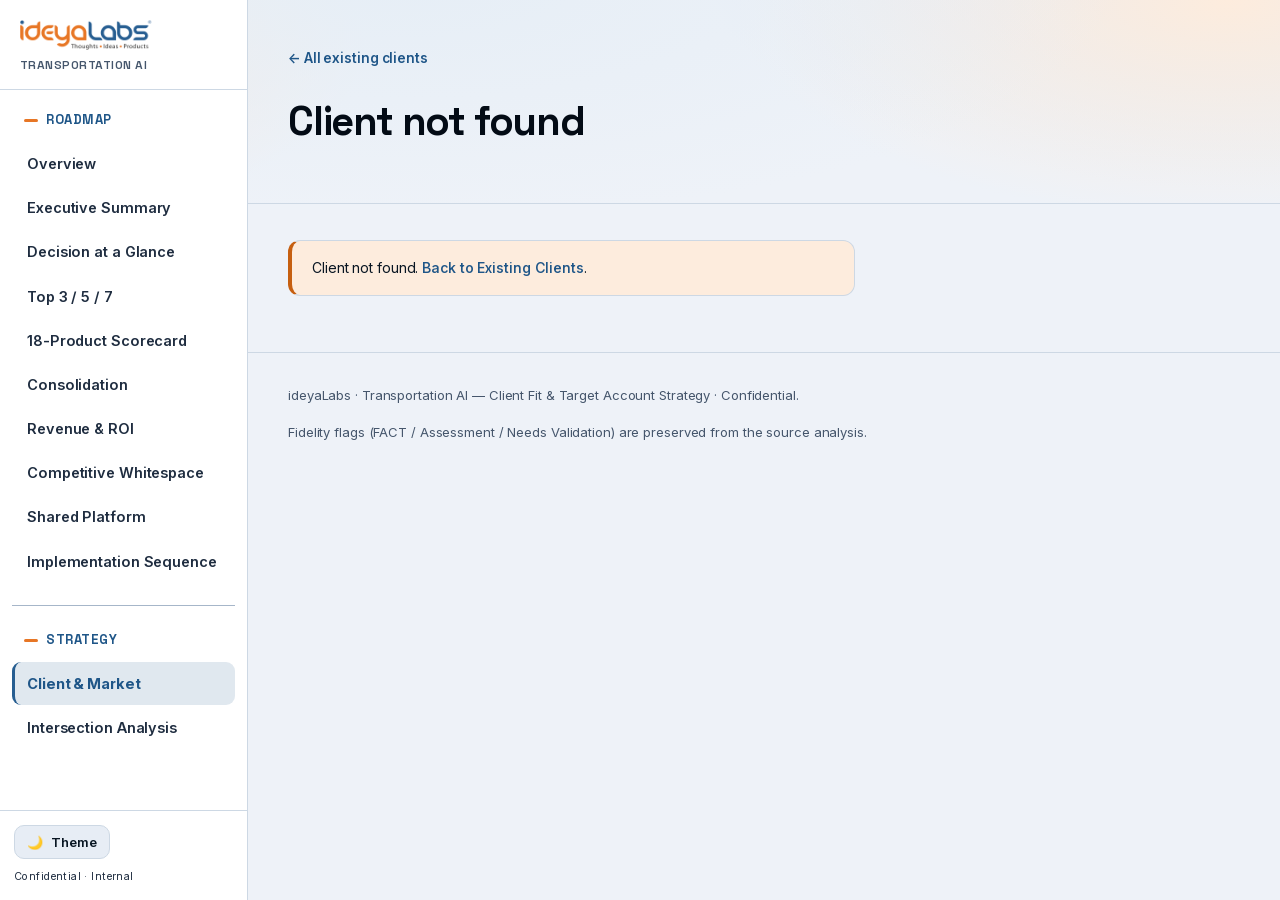
==== commit 6f213a8b: "Fix kicker pill, standout sidebar groups, bigger headings (v26) - Section labels (kicker) are now co" ====
--- a/client.html
+++ b/client.html
@@ -5,8 +5,8 @@
 <meta name="viewport" content="width=device-width, initial-scale=1.0" />
 <title>Client detail — ideyaLabs Transportation AI</title>
 <link rel="icon" href="assets/ideyalabs-logo.png" />
-<link rel="stylesheet" href="fonts.css?v=25" />
-<link rel="stylesheet" href="styles.css?v=25" />
+<link rel="stylesheet" href="fonts.css?v=26" />
+<link rel="stylesheet" href="styles.css?v=26" />
 <script>
 (function(){try{var t=localStorage.getItem('theme')||((window.matchMedia&&window.matchMedia('(prefers-color-scheme: dark)').matches)?'dark':'light');document.documentElement.setAttribute('data-theme',t);}catch(e){}})();
 </script>
@@ -63,9 +63,9 @@
   </div>
 </footer>
 
-<script src="market-data.js?v=25"></script>
-<script src="app.js?v=25"></script>
-<script src="sidebar.js?v=25"></script>
-<script src="client.js?v=25"></script>
+<script src="market-data.js?v=26"></script>
+<script src="app.js?v=26"></script>
+<script src="sidebar.js?v=26"></script>
+<script src="client.js?v=26"></script>
 </body>
 </html>
--- a/styles.css
+++ b/styles.css
@@ -875,3 +875,41 @@
 
 /* Sidebar active gets a slightly stronger fill */
 .sb-link.active { background: color-mix(in srgb, var(--brand) 14%, transparent); color: var(--brand-text); border-left-color: var(--brand); font-weight: 700; }
+
+/* ============================================================
+   v25 fixes — kicker pill, standout sidebar groups, heading polish
+   ============================================================ */
+
+/* Section label ("kicker") = compact inline pill that hugs its text,
+   NOT a full-width strip. Overrides the earlier full-width orange band. */
+.section-head { margin-bottom: 30px; }
+.kicker, .section-eyebrow {
+  display: inline-flex !important; align-items: center; width: auto !important;
+  background: var(--accent) !important; color: #fff !important;
+  font-family: var(--font-display);
+  font-size: 12px; font-weight: 700; letter-spacing: .1em; text-transform: uppercase;
+  padding: 6px 14px !important; border-radius: 999px !important;
+  margin-bottom: 16px !important; box-shadow: 0 2px 6px rgba(231,118,37,.28);
+}
+/* hero eyebrow: same pill treatment for consistency */
+.eyebrow { padding: 7px 16px; border-radius: 999px; }
+
+/* Bigger, sharper section headings */
+.section-head h2, section > h2, .section-title {
+  font-family: var(--font-display);
+  font-size: clamp(28px, 3vw, 40px) !important; font-weight: 700; letter-spacing: -.03em;
+  line-height: 1.1; color: var(--text-strong);
+}
+
+/* ---- Sidebar groups clearly stand out ---- */
+.sb-group + .sb-group { margin-top: 10px; padding-top: 20px; border-top: 1px solid var(--border-strong); }
+.sb-group-title {
+  font-family: var(--font-display);
+  font-size: 13px !important; font-weight: 700 !important; letter-spacing: .04em;
+  text-transform: uppercase; color: var(--brand-text) !important;
+  padding: 4px 12px 10px !important; display: flex; align-items: center; gap: 8px;
+}
+.sb-group-title::before {
+  content: ""; width: 14px; height: 3px; border-radius: 2px; background: var(--accent);
+  flex: 0 0 auto;
+}
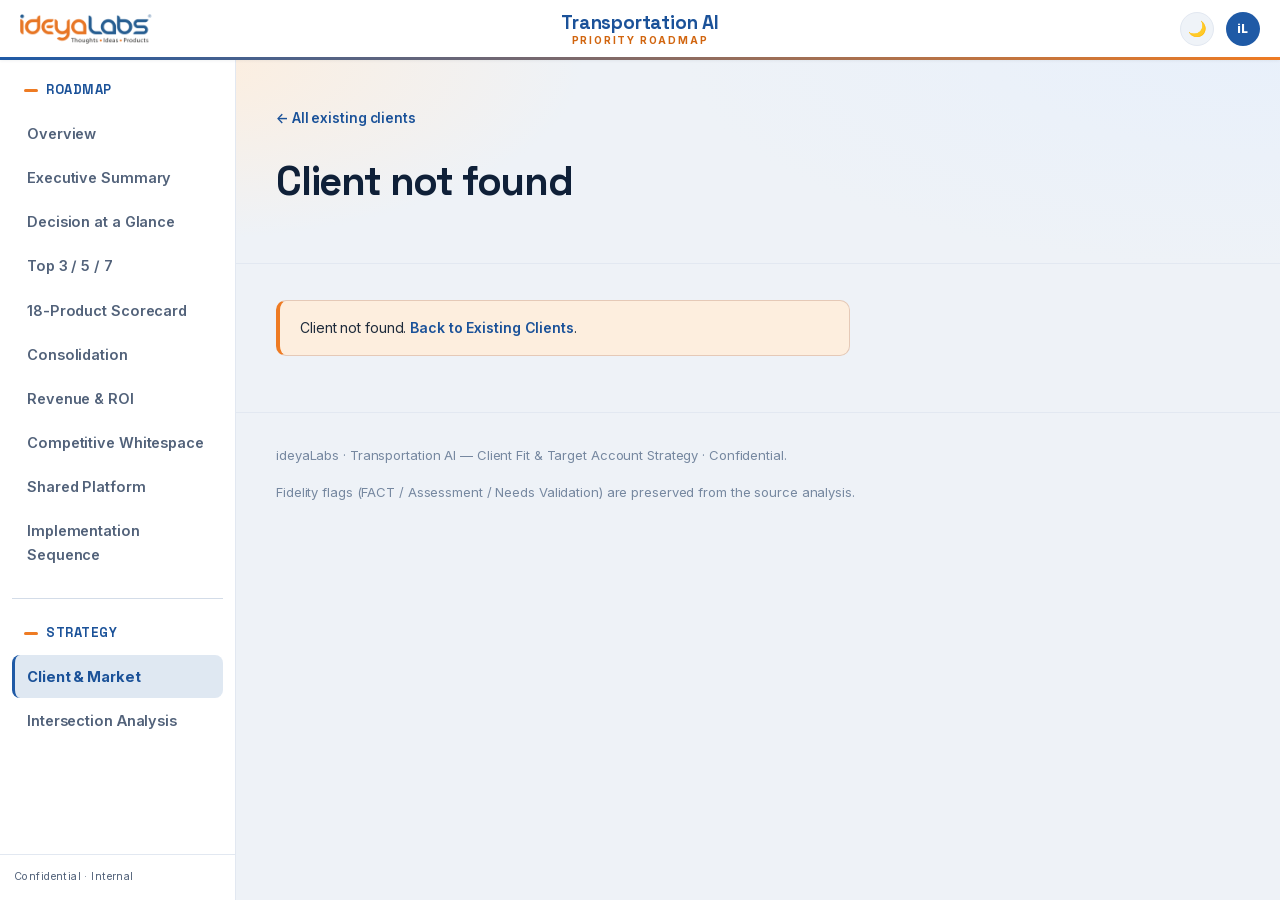
==== commit d076b264: "Match IT 360 design language (v27) - Rebuild design tokens to IT 360 palette: light blue-grey page b" ====
--- a/client.html
+++ b/client.html
@@ -5,8 +5,8 @@
 <meta name="viewport" content="width=device-width, initial-scale=1.0" />
 <title>Client detail — ideyaLabs Transportation AI</title>
 <link rel="icon" href="assets/ideyalabs-logo.png" />
-<link rel="stylesheet" href="fonts.css?v=26" />
-<link rel="stylesheet" href="styles.css?v=26" />
+<link rel="stylesheet" href="fonts.css?v=27" />
+<link rel="stylesheet" href="styles.css?v=27" />
 <script>
 (function(){try{var t=localStorage.getItem('theme')||((window.matchMedia&&window.matchMedia('(prefers-color-scheme: dark)').matches)?'dark':'light');document.documentElement.setAttribute('data-theme',t);}catch(e){}})();
 </script>
@@ -63,9 +63,9 @@
   </div>
 </footer>
 
-<script src="market-data.js?v=26"></script>
-<script src="app.js?v=26"></script>
-<script src="sidebar.js?v=26"></script>
-<script src="client.js?v=26"></script>
+<script src="market-data.js?v=27"></script>
+<script src="app.js?v=27"></script>
+<script src="sidebar.js?v=27"></script>
+<script src="client.js?v=27"></script>
 </body>
 </html>
--- a/styles.css
+++ b/styles.css
@@ -7,25 +7,25 @@
   --font-display: "Space Grotesk", "Inter", -apple-system, BlinkMacSystemFont, "Segoe UI", sans-serif;
 
   /* Light theme (default) */
-  --bg: #eef2f8;
+  --bg: #eef2f7;
   --bg-elev: #ffffff;
-  --bg-subtle: #e7edf5;
-  --text: #081522;
-  --text-strong: #030b15;
-  --text-muted: #1f2d40;
-  --text-faint: #45566c;
-  --border: #cdd8e4;
-  --border-strong: #a6b6c9;
+  --bg-subtle: #eff3f8;
+  --text: #1e2b3b;
+  --text-strong: #0f2038;
+  --text-muted: #52627a;
+  --text-faint: #7688a0;
+  --border: #e2e8f1;
+  --border-strong: #d3dce8;
 
   /* Brand = ideyaLabs blue; Accent = ideyaLabs orange */
-  --brand: #275e91;
-  --brand-hover: #1d4a75;
-  --brand-soft: #e6eef6;
-  --brand-text: #1f5688;
-
-  --accent: #e77625;
-  --accent-soft: #fdecdd;
-  --accent-text: #c65f10;
+  --brand: #1f5aa6;
+  --brand-hover: #174a8c;
+  --brand-soft: #e8f0fb;
+  --brand-text: #1b5299;
+
+  --accent: #ee7b23;
+  --accent-soft: #fdeede;
+  --accent-text: #d1650f;
 
   /* Tier / status colors */
   --tier1: #148f4b;   --tier1-soft: #d9f5e4;
@@ -41,9 +41,9 @@
   --warn: #c65f10;
   --bad: #d02c2c;
 
-  --shadow-sm: 0 1px 2px rgba(11,26,43,.06), 0 1px 3px rgba(11,26,43,.08);
-  --shadow-md: 0 4px 6px -1px rgba(11,26,43,.08), 0 2px 4px -2px rgba(11,26,43,.06);
-  --shadow-lg: 0 10px 25px -5px rgba(11,26,43,.12), 0 8px 10px -6px rgba(11,26,43,.08);
+  --shadow-sm: 0 1px 2px rgba(15,32,56,.05);
+  --shadow-md: 0 1px 3px rgba(15,32,56,.06), 0 4px 12px -4px rgba(15,32,56,.08);
+  --shadow-lg: 0 8px 24px -6px rgba(15,32,56,.14);
 
   --radius-sm: 8px;
   --radius-md: 12px;
@@ -93,7 +93,7 @@
 
 * { box-sizing: border-box; }
 
-html { scroll-behavior: smooth; scroll-padding-top: 24px; }
+html { scroll-behavior: smooth; scroll-padding-top: 80px; }
 
 body {
   margin: 0;
@@ -117,55 +117,68 @@
 
 .wrap { max-width: var(--maxw); margin: 0 auto; padding: 0 24px; }
 
-/* ---------- Left sidebar layout ---------- */
-:root { --sidebar-w: 248px; }
-body.has-sidebar { }
-.wrap { max-width: 100%; margin: 0; padding: 0 40px; }
-.wrap-wide { max-width: 100%; margin: 0; padding: 0 40px; }
+/* ---------- App shell: top bar + left sidebar (IT 360 style) ---------- */
+:root { --sidebar-w: 236px; --appbar-h: 60px; }
+.wrap, .wrap-wide { max-width: 100%; margin: 0; padding: 0 32px; }
 body.has-sidebar > main,
 body.has-sidebar > footer.site-footer { margin-left: var(--sidebar-w); }
-
+body.has-sidebar > main { padding-top: var(--appbar-h); }
+
+/* Top bar */
+.appbar {
+  position: fixed; top: 0; left: 0; right: 0; height: var(--appbar-h); z-index: 70;
+  display: grid; grid-template-columns: 1fr auto 1fr; align-items: center;
+  background: var(--bg-elev); padding: 0 20px;
+  border-bottom: 3px solid transparent;
+  border-image: linear-gradient(90deg, var(--brand), var(--accent)) 1;
+  box-shadow: 0 1px 3px rgba(15,32,56,.06);
+}
+.ab-left { display: flex; align-items: center; gap: 12px; justify-self: start; }
+.ab-brand img { height: 30px; width: auto; display: block; }
+.ab-product { justify-self: center; display: flex; flex-direction: column; align-items: center; line-height: 1; text-decoration: none; }
+.ab-product:hover { text-decoration: none; }
+.ab-product-name { font-family: var(--font-display); font-weight: 700; font-size: 19px; color: var(--brand-text); letter-spacing: -.01em; }
+.ab-product-sub { font-size: 10px; font-weight: 700; letter-spacing: .18em; text-transform: uppercase; color: var(--accent-text); margin-top: 3px; }
+.ab-right { display: flex; align-items: center; gap: 12px; justify-self: end; }
+.ab-theme { display: inline-grid; place-items: center; width: 34px; height: 34px; cursor: pointer;
+  background: var(--bg-subtle); border: 1px solid var(--border); border-radius: 50%; font-size: 15px; }
+.ab-theme:hover { border-color: var(--brand); }
+.ab-avatar { display: inline-grid; place-items: center; width: 34px; height: 34px; border-radius: 50%;
+  background: var(--brand); color: #fff; font-size: 12px; font-weight: 800; letter-spacing: .02em; }
+
+/* Sidebar sits below the top bar */
 .sidebar {
-  position: fixed; top: 0; left: 0; bottom: 0; width: var(--sidebar-w); z-index: 60;
+  position: fixed; top: var(--appbar-h); left: 0; bottom: 0; width: var(--sidebar-w); z-index: 60;
   background: var(--bg-elev); border-right: 1px solid var(--border);
   display: flex; flex-direction: column; overflow-y: auto;
 }
-.sb-brand { display: flex; flex-direction: column; gap: 6px; padding: 20px 20px 14px; text-decoration: none; border-bottom: 1px solid var(--border); }
-.sb-brand:hover { text-decoration: none; }
-.sb-logo { height: 30px; width: auto; align-self: flex-start; }
-.sb-brand-sub { font-size: 12px; font-weight: 700; letter-spacing: .04em; text-transform: uppercase; color: var(--text-faint); }
-.sb-nav { padding: 12px 12px 20px; flex: 1 1 auto; }
-.sb-group { margin-bottom: 16px; }
-.sb-group-title { font-size: 11px; font-weight: 800; letter-spacing: .09em; text-transform: uppercase; color: var(--text-faint); padding: 6px 12px; }
+.sb-nav { padding: 16px 12px 20px; flex: 1 1 auto; }
+.sb-group { margin-bottom: 20px; }
+.sb-group-title { font-size: 11px; font-weight: 800; letter-spacing: .1em; text-transform: uppercase; color: var(--text-faint); padding: 6px 12px; }
 .sb-link {
-  display: block; padding: 9px 12px; margin: 2px 0; border-radius: 9px;
+  display: flex; align-items: center; padding: 9px 14px; margin: 2px 0; border-radius: 8px;
   font-size: 14px; font-weight: 600; color: var(--text-muted); text-decoration: none;
-  border-left: 3px solid transparent; transition: background .12s, color .12s;
+  border-left: 3px solid transparent; transition: background .12s, color .12s, border-color .12s;
 }
 .sb-link:hover { background: var(--bg-subtle); color: var(--text-strong); text-decoration: none; }
-.sb-link.active { background: var(--brand-soft); color: var(--brand-text); border-left-color: var(--brand); font-weight: 700; }
-.sb-footer { padding: 14px; border-top: 1px solid var(--border); display: flex; flex-direction: column; gap: 10px; }
-.sb-theme { display: inline-flex; align-items: center; gap: 8px; cursor: pointer; font-family: inherit;
-  background: var(--bg-subtle); border: 1px solid var(--border); color: var(--text); border-radius: 10px;
-  padding: 8px 12px; font-size: 13px; font-weight: 600; width: fit-content; }
-.sb-theme:hover { border-color: var(--brand); }
+.sb-link.active { background: var(--accent-soft); color: var(--accent-text); border-left-color: var(--accent); font-weight: 700; }
+.sb-footer { padding: 14px; border-top: 1px solid var(--border); }
 .sb-conf { font-size: 10.5px; color: var(--text-faint); letter-spacing: .04em; }
 
-/* Mobile top bar + drawer */
-.mobilebar { display: none; }
+.mb-toggle { display: none; }
 .sb-scrim { display: none; }
+
 @media (max-width: 900px) {
   :root { --sidebar-w: 0px; }
-  .wrap, .wrap-wide { padding: 0 20px; }
+  .wrap, .wrap-wide { padding: 0 18px; }
   body.has-sidebar > main, body.has-sidebar > footer.site-footer { margin-left: 0; }
-  .mobilebar { display: flex; align-items: center; gap: 12px; position: sticky; top: 0; z-index: 55;
-    height: 56px; padding: 0 16px; background: var(--bg-elev); border-bottom: 1px solid var(--border); }
+  .appbar { grid-template-columns: auto 1fr auto; }
+  .ab-product-sub { display: none; }
   .mb-toggle { display: inline-flex; flex-direction: column; gap: 4px; background: none; border: none; cursor: pointer; padding: 6px; }
-  .mb-toggle span { width: 20px; height: 2px; background: var(--text); border-radius: 2px; }
-  .mb-brand img { height: 24px; }
+  .mb-toggle span { width: 20px; height: 2px; background: var(--text-strong); border-radius: 2px; }
   .sidebar { transform: translateX(-100%); transition: transform .2s ease; width: 260px; box-shadow: var(--shadow-lg); }
   body.sb-open .sidebar { transform: translateX(0); }
-  body.sb-open .sb-scrim { display: block; position: fixed; inset: 0; z-index: 58; background: rgba(0,0,0,.4); }
+  body.sb-open .sb-scrim { display: block; position: fixed; inset: var(--appbar-h) 0 0 0; z-index: 58; background: rgba(15,32,56,.4); }
 }
 
 /* ---------- Hero ---------- */
@@ -200,7 +213,7 @@
 
 /* ---------- Sections ---------- */
 section { padding: 56px 0; border-top: 1px solid var(--border); }
-section[id] { scroll-margin-top: 90px; }
+section[id] { scroll-margin-top: 80px; }
 section:first-of-type { border-top: 0; }
 .section-head { margin-bottom: 28px; }
 .section-head h2 { font-size: clamp(22px, 3vw, 30px); letter-spacing: -.02em; margin: 0 0 8px; font-weight: 850; color: var(--text-strong); }
@@ -395,12 +408,12 @@
 /* ================= Client & Market Opportunities ================= */
 
 /* Sub-view tabs */
-.mtabs-wrap { position: sticky; top: 0; z-index: 40; background: color-mix(in srgb, var(--bg-elev) 92%, transparent); backdrop-filter: saturate(180%) blur(12px); border-bottom: 1px solid var(--border); }
+.mtabs-wrap { position: sticky; top: var(--appbar-h); z-index: 40; background: color-mix(in srgb, var(--bg-elev) 92%, transparent); backdrop-filter: saturate(180%) blur(12px); border-bottom: 1px solid var(--border); }
 .mtabs { display: flex; flex-wrap: wrap; gap: 6px; overflow-x: auto; padding: 8px 0; }
 nav.mtabs a.mtab { display: inline-block; white-space: nowrap; font-size: 13.5px; font-weight: 600; color: var(--text-muted); padding: 8px 13px; margin: 2px 0; border: 1px solid var(--border); border-radius: 9px; text-decoration: none; background: var(--bg-elev); }
 nav.mtabs a.mtab:hover { background: var(--bg-subtle); color: var(--text); text-decoration: none; border-color: var(--border-strong); }
 nav.mtabs a.mtab.active { color: #fff; background: var(--brand); border-color: var(--brand); }
-html { scroll-padding-top: 72px; }
+html { scroll-padding-top: 124px; }
 
 /* Fit badges (A–E) */
 .fit-badge { display:inline-flex; align-items:center; font-size:11px; font-weight:700; letter-spacing:.03em; padding:3px 9px; border-radius:999px; white-space:nowrap; }
@@ -478,7 +491,7 @@
 .plan-sol { font-weight:600; color:var(--brand-text); font-size:12.5px; }
 .plan-action { font-size:14px; color:var(--text-muted); margin-bottom:8px; }
 
-@media (max-width: 900px) { .mtabs-wrap { top: 56px; } .search { min-width: 0; width:100%; } }
+@media (max-width: 900px) { .mtabs-wrap { top: var(--appbar-h); } .search { min-width: 0; width:100%; } }
 
 /* Prospect clarification note on target cards */
 .target-note { margin:0 0 10px; font-size:12.5px; font-weight:600; color:var(--accent-text); background:var(--accent-soft); border-radius:8px; padding:8px 10px; border:1px solid color-mix(in srgb, var(--accent) 25%, var(--border)); }
@@ -913,3 +926,84 @@
   content: ""; width: 14px; height: 3px; border-radius: 2px; background: var(--accent);
   flex: 0 0 auto;
 }
+
+/* ============================================================
+   IT 360 match v27 — cards, stats, tables, badges, panels
+   ============================================================ */
+
+/* Kicker/overline: small blue label above page titles (IT 360 style),
+   overriding the earlier orange pill. */
+.kicker, .section-eyebrow {
+  display: inline-block !important; width: auto !important;
+  background: transparent !important; color: var(--brand-text) !important;
+  font-family: var(--font-display);
+  font-size: 12px !important; font-weight: 700 !important; letter-spacing: .04em !important;
+  text-transform: none !important; padding: 0 !important; border-radius: 0 !important;
+  box-shadow: none !important; margin-bottom: 8px !important;
+}
+.section-head h2, section > h2, .section-title {
+  font-family: var(--font-display);
+  font-size: clamp(24px, 2.4vw, 30px) !important; font-weight: 700; letter-spacing: -.02em;
+  color: var(--text-strong); line-height: 1.15;
+}
+.section-head h2::before, section > h2::before, .section-title::before { display: none; } /* drop the accent bar */
+.section-head p, .lede { color: var(--text-muted); }
+
+/* Cards: white, ~10px radius, hairline border, soft shadow */
+.card, .stat, .merge-item, .cap, .ws-row, .phase, .target-card, .opp-card, .qa-list, .table-wrap, .criteria-explainer {
+  background: var(--bg-elev); border: 1px solid var(--border);
+  border-radius: 10px; box-shadow: var(--shadow-sm);
+}
+.card:hover, .target-card:hover, .opp-card:hover { box-shadow: var(--shadow-md); transform: none; border-color: var(--border-strong); }
+.card h3, .rec-card h3, .opp-card h3, .target-card h3 { color: var(--text-strong); font-weight: 700; }
+
+/* Stat cards: big deep-navy number, small grey caption */
+.stat { padding: 18px 20px; }
+.stat .num { font-family: var(--font-display); font-size: 30px; font-weight: 700; color: var(--text-strong); letter-spacing: -.02em; }
+.stat .stat-label, .stat .cap-name, .stat small, .stat p { color: var(--text-muted); font-size: 13px; }
+
+/* Tables: light grey header, subtle separators, roomy padding */
+.table-wrap { overflow-x: auto; }
+table.score thead th { background: var(--bg-subtle); color: var(--text-strong) !important; font-weight: 700; font-size: 12px;
+  border-bottom: 1px solid var(--border); text-transform: none; }
+table.score tbody td { padding: 12px 10px; color: var(--text); border-bottom: 1px solid var(--border); }
+table.score tbody tr:nth-child(even) { background: color-mix(in srgb, var(--bg-subtle) 50%, transparent); }
+table.score tbody tr:hover { background: var(--bg-subtle); }
+table.score td.name-col { font-weight: 700; color: var(--text-strong); }
+
+/* Score cells: solid, rounded, white text */
+.cellscore { width: 30px; height: 30px; border-radius: 8px; font-weight: 700; font-size: 13px; color: #fff !important; box-shadow: none; }
+
+/* Peach-tinted panel headers (like "Due Within 7 Days" / "Seats Assigned...") */
+.callout { background: var(--accent-soft); border: 1px solid color-mix(in srgb, var(--accent) 28%, var(--border)); border-left: 4px solid var(--accent); border-radius: 10px; color: var(--text); }
+.callout.warn { background: var(--accent-soft); border-left-color: var(--accent); }
+.tier-a-card { border-color: color-mix(in srgb, var(--accent) 40%, var(--border)); }
+
+/* Badges/pills: solid navy + outline variants (IT 360) */
+.badge, .fit-badge, .tier-badge, .fid, .dispo, .score-pill, .wave-tag, .adapted-tag, .opp-priority {
+  font-weight: 700; border-radius: 999px; border: 1px solid transparent; padding: 3px 11px;
+}
+.badge.agent, .badge.tier2, .fit-b, .tier-b, .fid-assess {
+  background: var(--brand); color: #fff; border-color: var(--brand);
+}
+.badge.tier1, .fit-a, .tier-a, .fid-fact, .dispo.merge, .wave-now, .score-pill {
+  background: color-mix(in srgb, var(--good) 14%, transparent); color: var(--good); border-color: color-mix(in srgb, var(--good) 40%, transparent);
+}
+.badge.tier3, .fit-c, .tier-c, .fid-validate, .dispo.separate, .wave-med, .adapted-tag, .opp-priority {
+  background: var(--accent-soft); color: var(--accent-text); border-color: color-mix(in srgb, var(--accent) 40%, transparent);
+}
+.badge.tier4, .fit-d, .tier-d, .badge.saas {
+  background: var(--bg-subtle); color: var(--text-muted); border-color: var(--border-strong);
+}
+
+/* Buttons: navy primary, outline secondary */
+.btn, button.btn, .sort-bar button, .search + button { border-radius: 8px; font-weight: 600; }
+
+/* Links */
+a { color: var(--brand-text); font-weight: 600; }
+
+/* Hero: lighten to match the calmer IT 360 palette */
+.hero { background:
+  radial-gradient(1100px 420px at 100% -10%, var(--brand-soft) 0%, transparent 55%),
+  radial-gradient(800px 360px at -5% 0%, var(--accent-soft) 0%, transparent 50%); }
+[data-theme="light"] body { background: var(--bg); }  /* drop the tinted body wash; IT 360 bg is flat */
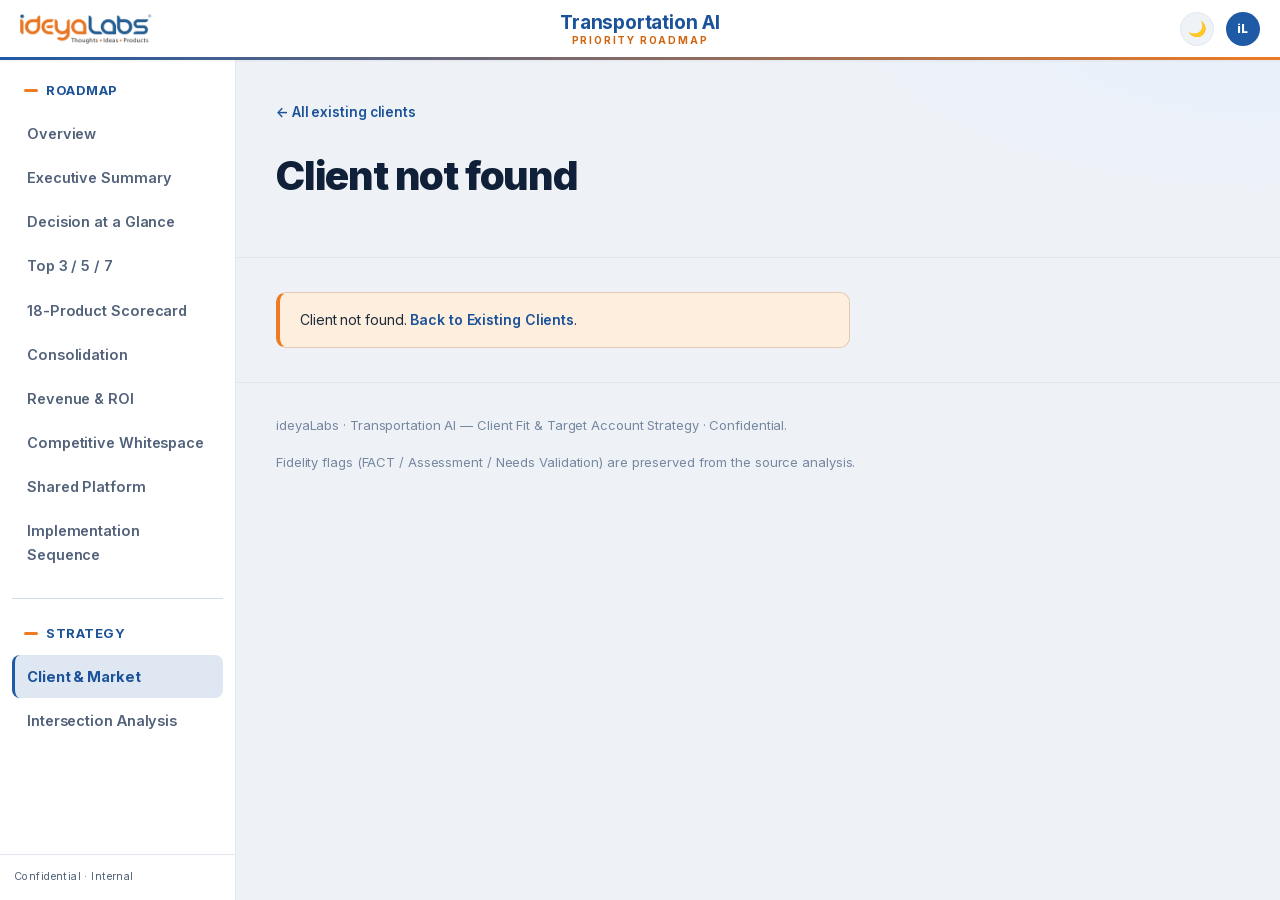
==== commit f3da292c: "Quiet eyebrow, clean sans headings, tighter density (v28) - Remove loud orange CONFIDENTIAL banner; " ====
--- a/client.html
+++ b/client.html
@@ -5,8 +5,8 @@
 <meta name="viewport" content="width=device-width, initial-scale=1.0" />
 <title>Client detail — ideyaLabs Transportation AI</title>
 <link rel="icon" href="assets/ideyalabs-logo.png" />
-<link rel="stylesheet" href="fonts.css?v=27" />
-<link rel="stylesheet" href="styles.css?v=27" />
+<link rel="stylesheet" href="fonts.css?v=28" />
+<link rel="stylesheet" href="styles.css?v=28" />
 <script>
 (function(){try{var t=localStorage.getItem('theme')||((window.matchMedia&&window.matchMedia('(prefers-color-scheme: dark)').matches)?'dark':'light');document.documentElement.setAttribute('data-theme',t);}catch(e){}})();
 </script>
@@ -63,9 +63,9 @@
   </div>
 </footer>
 
-<script src="market-data.js?v=27"></script>
-<script src="app.js?v=27"></script>
-<script src="sidebar.js?v=27"></script>
-<script src="client.js?v=27"></script>
+<script src="market-data.js?v=28"></script>
+<script src="app.js?v=28"></script>
+<script src="sidebar.js?v=28"></script>
+<script src="client.js?v=28"></script>
 </body>
 </html>
--- a/styles.css
+++ b/styles.css
@@ -1007,3 +1007,43 @@
   radial-gradient(1100px 420px at 100% -10%, var(--brand-soft) 0%, transparent 55%),
   radial-gradient(800px 360px at -5% 0%, var(--accent-soft) 0%, transparent 50%); }
 [data-theme="light"] body { background: var(--bg); }  /* drop the tinted body wash; IT 360 bg is flat */
+
+/* ============================================================
+   v28 — clean sans headings, quiet eyebrow, tighter density
+   ============================================================ */
+
+/* Headings use clean Inter (drop Space Grotesk character) */
+:root { --font-display: "Inter", -apple-system, BlinkMacSystemFont, "Segoe UI", Roboto, Helvetica, Arial, sans-serif; }
+h1, h2, h3, h4, .num,
+.section-head h2, section > h2, .section-title,
+.ab-product-name, .sb-group-title, .qa-item .q,
+.card h3, .rec-card h3, .opp-card h3, .target-card h3, .detail-card h3, .ls-cat-head h3 {
+  font-family: var(--font-display) !important;
+}
+h1 { font-weight: 800; letter-spacing: -0.025em; }
+.section-head h2, section > h2, .section-title { font-weight: 750; letter-spacing: -0.02em; }
+
+/* Hero eyebrow becomes a quiet overline label (no loud orange banner) */
+.eyebrow {
+  display: inline-block !important; width: auto !important;
+  background: transparent !important; color: var(--text-faint) !important;
+  font-size: 11.5px !important; font-weight: 700 !important; letter-spacing: .1em !important;
+  text-transform: uppercase; padding: 0 !important; border-radius: 0 !important;
+  box-shadow: none !important; margin-bottom: 14px !important;
+}
+
+/* Tighter, more uniform density */
+.hero { padding: 40px 0 32px !important; }
+section { padding-top: 34px !important; padding-bottom: 34px !important; }
+.section-head { margin-bottom: 22px !important; }
+.section-head h2 { font-size: clamp(23px, 2.1vw, 28px) !important; margin: 0 0 6px !important; }
+.section-head p, .lede { font-size: 15px !important; line-height: 1.55; }
+.card { padding: 18px !important; }
+.stat { padding: 16px 18px !important; }
+.stat .num { font-size: 28px !important; }
+.grid, .grid-2, .grid-4, .stat-row { gap: 16px !important; }
+body { font-size: 15.5px; }
+
+/* Hero: calmer, flatter background */
+.hero { background:
+  radial-gradient(900px 360px at 100% -20%, var(--brand-soft) 0%, transparent 55%) !important; }
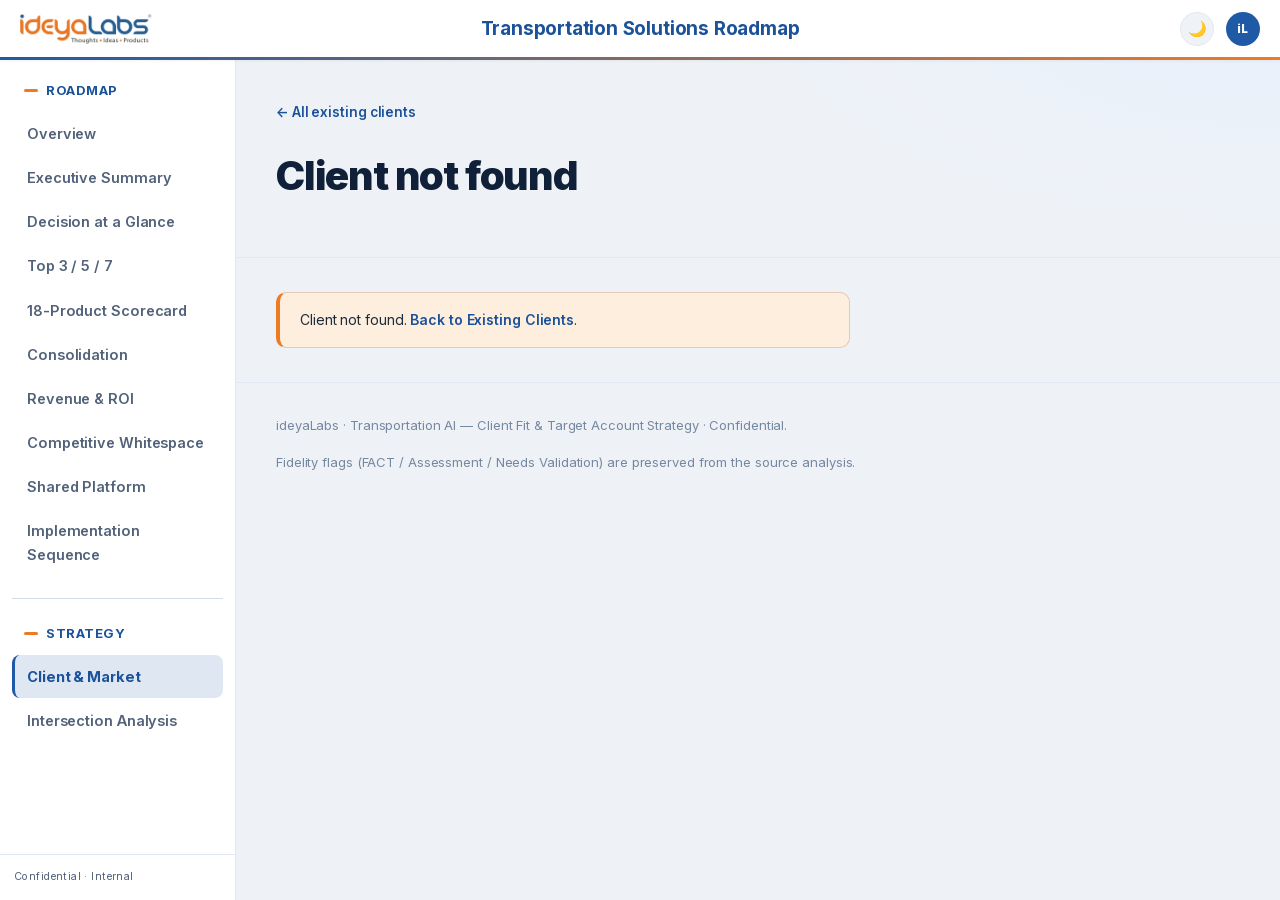
==== commit d6fc2b89: "Rename title to 'Transportation Solutions Roadmap' + refined card design (v29) - Top-bar title now '" ====
--- a/client.html
+++ b/client.html
@@ -5,8 +5,8 @@
 <meta name="viewport" content="width=device-width, initial-scale=1.0" />
 <title>Client detail — ideyaLabs Transportation AI</title>
 <link rel="icon" href="assets/ideyalabs-logo.png" />
-<link rel="stylesheet" href="fonts.css?v=28" />
-<link rel="stylesheet" href="styles.css?v=28" />
+<link rel="stylesheet" href="fonts.css?v=29" />
+<link rel="stylesheet" href="styles.css?v=29" />
 <script>
 (function(){try{var t=localStorage.getItem('theme')||((window.matchMedia&&window.matchMedia('(prefers-color-scheme: dark)').matches)?'dark':'light');document.documentElement.setAttribute('data-theme',t);}catch(e){}})();
 </script>
@@ -63,9 +63,9 @@
   </div>
 </footer>
 
-<script src="market-data.js?v=28"></script>
-<script src="app.js?v=28"></script>
-<script src="sidebar.js?v=28"></script>
-<script src="client.js?v=28"></script>
+<script src="market-data.js?v=29"></script>
+<script src="app.js?v=29"></script>
+<script src="sidebar.js?v=29"></script>
+<script src="client.js?v=29"></script>
 </body>
 </html>
--- a/styles.css
+++ b/styles.css
@@ -1047,3 +1047,78 @@
 /* Hero: calmer, flatter background */
 .hero { background:
   radial-gradient(900px 360px at 100% -20%, var(--brand-soft) 0%, transparent 55%) !important; }
+
+/* ============================================================
+   v29 — refined card design
+   ============================================================ */
+
+/* Base card: crisper elevation, hairline ring, smooth hover lift */
+.card, .rec-card, .target-card, .opp-card, .merge-item, .ceo-card, .detail-card {
+  background: var(--bg-elev);
+  border: 1px solid var(--border);
+  border-radius: 14px;
+  box-shadow: 0 1px 2px rgba(15,32,56,.04), 0 1px 3px rgba(15,32,56,.06);
+  padding: 22px !important;
+  transition: box-shadow .18s ease, transform .18s ease, border-color .18s ease;
+}
+.card:hover, .rec-card:hover, .target-card:hover, .opp-card:hover, .ceo-card:hover {
+  box-shadow: 0 6px 20px -6px rgba(15,32,56,.16), 0 2px 6px rgba(15,32,56,.06);
+  transform: translateY(-3px);
+  border-color: color-mix(in srgb, var(--brand) 30%, var(--border));
+}
+.card h3, .rec-card h3, .target-card h3, .opp-card h3, .ceo-card h3 {
+  font-size: 17px; font-weight: 750; color: var(--text-strong); letter-spacing: -.01em; margin: 0 0 4px;
+}
+
+/* ---- CEO "Build first" cards: designed, not plain ---- */
+.ceo-card {
+  position: relative; overflow: hidden; padding-top: 26px !important;
+  display: flex; flex-direction: column;
+}
+/* colored accent strip along the top */
+.ceo-card::before {
+  content: ""; position: absolute; top: 0; left: 0; right: 0; height: 4px;
+  background: linear-gradient(90deg, var(--brand), var(--accent));
+}
+/* rank as a solid circular badge, top-right */
+.ceo-rank {
+  position: absolute; top: 14px; right: 16px;
+  width: 30px; height: 30px; border-radius: 50%;
+  display: inline-grid; place-items: center;
+  background: var(--accent); color: #fff;
+  font-size: 13px; font-weight: 800; opacity: 1;
+  box-shadow: 0 2px 6px rgba(238,123,35,.35);
+}
+.ceo-card h3 { padding-right: 40px; }
+
+/* metric tiles: unified panel with dividers, bigger numbers */
+.ceo-metrics {
+  display: flex; gap: 0; margin: 14px 0 16px;
+  background: var(--bg-subtle); border: 1px solid var(--border); border-radius: 12px; overflow: hidden;
+}
+.ceo-metric {
+  text-align: center; flex: 1; padding: 14px 8px; background: transparent; border-radius: 0;
+  border-left: 1px solid var(--border);
+}
+.ceo-metric:first-child { border-left: 0; }
+.ceo-num { display: block; font-size: 24px; font-weight: 800; color: var(--brand-text); line-height: 1.1; }
+.ceo-lbl { font-size: 10.5px; font-weight: 600; letter-spacing: .02em; color: var(--text-faint); text-transform: uppercase; }
+
+.ceo-tags { display: flex; gap: 8px; flex-wrap: wrap; margin-bottom: 12px; }
+.ceo-common { font-size: 13.5px; color: var(--text-muted); margin-bottom: 12px; padding-top: 12px; border-top: 1px solid var(--border); flex: 1 1 auto; }
+.ceo-common strong { color: var(--text-strong); }
+
+/* CTA becomes a subtle button-link at the card foot */
+.detail-cta {
+  display: inline-flex; align-items: center; gap: 6px; margin-top: auto;
+  font-size: 13px; font-weight: 700; color: var(--brand-text);
+  padding: 8px 0; border-top: 0;
+}
+.detail-cta:hover { gap: 9px; text-decoration: none; }
+
+/* rec/target/opp cards: top accent + column layout for even footers */
+.rec-card, .target-card, .opp-card { display: flex; flex-direction: column; }
+
+/* Stat cards get a hover + slightly rounder corners to match */
+.stat { border-radius: 14px !important; transition: box-shadow .18s, transform .18s; }
+.stat:hover { transform: translateY(-2px); box-shadow: var(--shadow-md); }
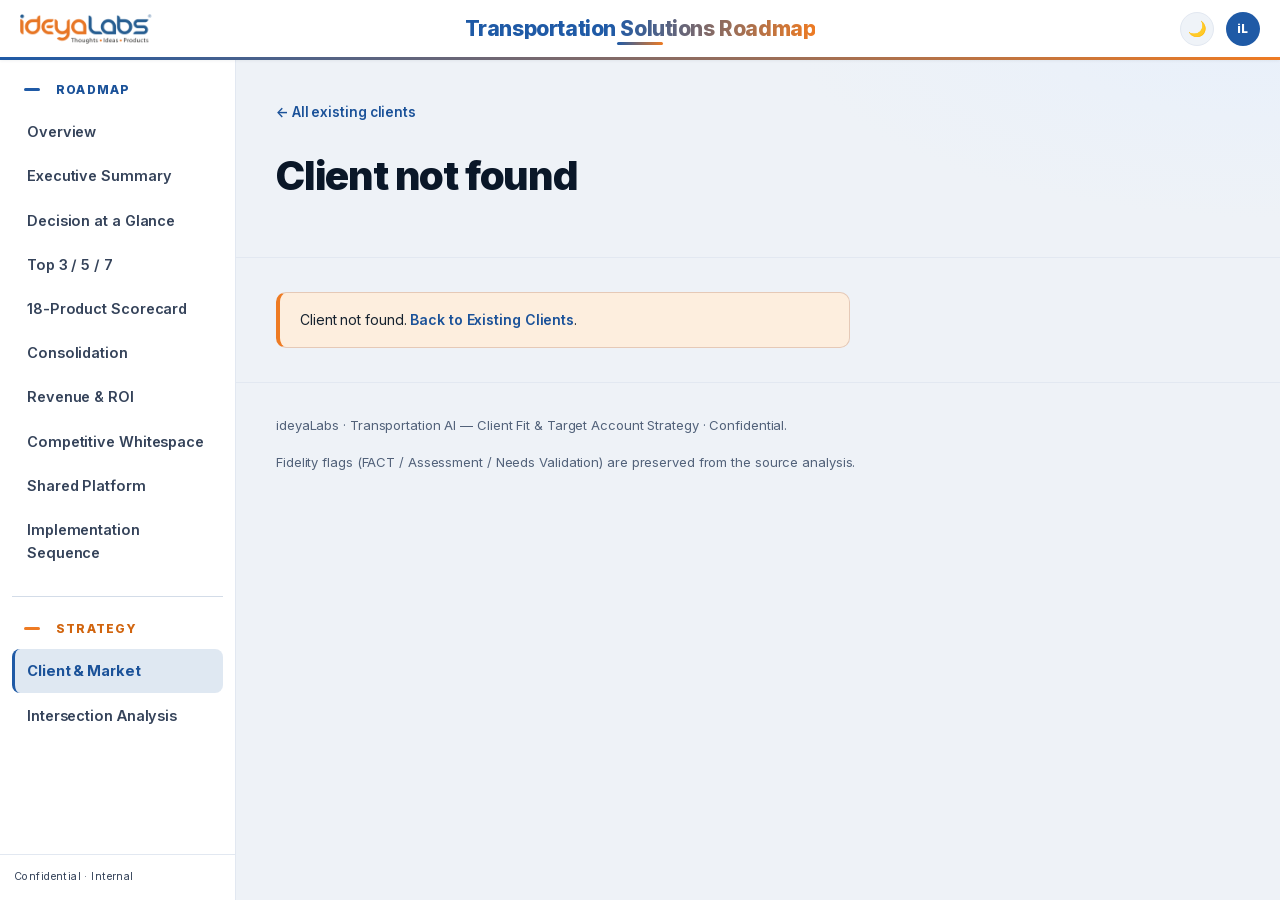
==== commit 16759939: "Catchy title, darker text at source, colored nav groups (v30) - Top-bar title: gradient blue->orange" ====
--- a/client.html
+++ b/client.html
@@ -5,8 +5,8 @@
 <meta name="viewport" content="width=device-width, initial-scale=1.0" />
 <title>Client detail — ideyaLabs Transportation AI</title>
 <link rel="icon" href="assets/ideyalabs-logo.png" />
-<link rel="stylesheet" href="fonts.css?v=29" />
-<link rel="stylesheet" href="styles.css?v=29" />
+<link rel="stylesheet" href="fonts.css?v=30" />
+<link rel="stylesheet" href="styles.css?v=30" />
 <script>
 (function(){try{var t=localStorage.getItem('theme')||((window.matchMedia&&window.matchMedia('(prefers-color-scheme: dark)').matches)?'dark':'light');document.documentElement.setAttribute('data-theme',t);}catch(e){}})();
 </script>
@@ -63,9 +63,9 @@
   </div>
 </footer>
 
-<script src="market-data.js?v=29"></script>
-<script src="app.js?v=29"></script>
-<script src="sidebar.js?v=29"></script>
-<script src="client.js?v=29"></script>
+<script src="market-data.js?v=30"></script>
+<script src="app.js?v=30"></script>
+<script src="sidebar.js?v=30"></script>
+<script src="client.js?v=30"></script>
 </body>
 </html>
--- a/styles.css
+++ b/styles.css
@@ -10,10 +10,10 @@
   --bg: #eef2f7;
   --bg-elev: #ffffff;
   --bg-subtle: #eff3f8;
-  --text: #1e2b3b;
-  --text-strong: #0f2038;
-  --text-muted: #52627a;
-  --text-faint: #7688a0;
+  --text: #16222f;
+  --text-strong: #0a1728;
+  --text-muted: #35435a;
+  --text-faint: #52627a;
   --border: #e2e8f1;
   --border-strong: #d3dce8;
 
@@ -1122,3 +1122,49 @@
 /* Stat cards get a hover + slightly rounder corners to match */
 .stat { border-radius: 14px !important; transition: box-shadow .18s, transform .18s; }
 .stat:hover { transform: translateY(-2px); box-shadow: var(--shadow-md); }
+
+/* ============================================================
+   v30 — catchy title, darker text safety-net, colored nav groups
+   ============================================================ */
+
+/* ---- Catchy top-bar wordmark ---- */
+.ab-product { position: relative; }
+.ab-product-name {
+  font-family: var(--font-display);
+  font-weight: 800 !important; font-size: 21px !important; letter-spacing: -.02em;
+  background: linear-gradient(92deg, var(--brand) 0%, var(--brand) 42%, var(--accent) 100%);
+  -webkit-background-clip: text; background-clip: text;
+  -webkit-text-fill-color: transparent; color: var(--brand-text);
+}
+.ab-product::after {
+  content: ""; position: absolute; left: 50%; transform: translateX(-50%);
+  bottom: -6px; width: 46px; height: 3px; border-radius: 3px;
+  background: linear-gradient(90deg, var(--brand), var(--accent));
+}
+@media (max-width: 900px){ .ab-product-name { font-size: 17px !important; } .ab-product::after { display:none; } }
+
+/* ---- Darker text everywhere (safety net over the darkened tokens) ---- */
+body, p, li, td, .card p, .detail-card p, .rec-card p, .qa-item .a,
+.ceo-common, .target-why, .ix-common, .merge-item p, .section-head p, .lede,
+.hero .lede, .ws-row .ws-ev, .cap .cap-reuse, .detail-list-full {
+  color: var(--text);
+}
+.qa-item .a, .card p, .detail-card p, .rec-card p, .section-head p, .lede, .hero .lede { font-weight: 450; }
+.section-head h2, section > h2, h1, h2, h3 { color: var(--text-strong); }
+
+/* ---- Sidebar group labels: distinct colors so they stand out ---- */
+.sb-group:nth-child(1) .sb-group-title {
+  color: var(--brand-text) !important;
+  font-size: 12px !important; font-weight: 800 !important; letter-spacing: .1em;
+}
+.sb-group:nth-child(2) .sb-group-title {
+  color: var(--accent-text) !important;
+  font-size: 12px !important; font-weight: 800 !important; letter-spacing: .1em;
+}
+.sb-group:nth-child(1) .sb-group-title::before { background: var(--brand) !important; }
+.sb-group:nth-child(2) .sb-group-title::before { background: var(--accent) !important; }
+.sb-group-title::before {
+  content: ""; display: inline-block; width: 16px; height: 3px; border-radius: 2px;
+  margin-right: 8px; vertical-align: middle;
+}
+.sb-group:nth-child(2) { margin-top: 8px; padding-top: 18px; border-top: 1px solid var(--border-strong); }
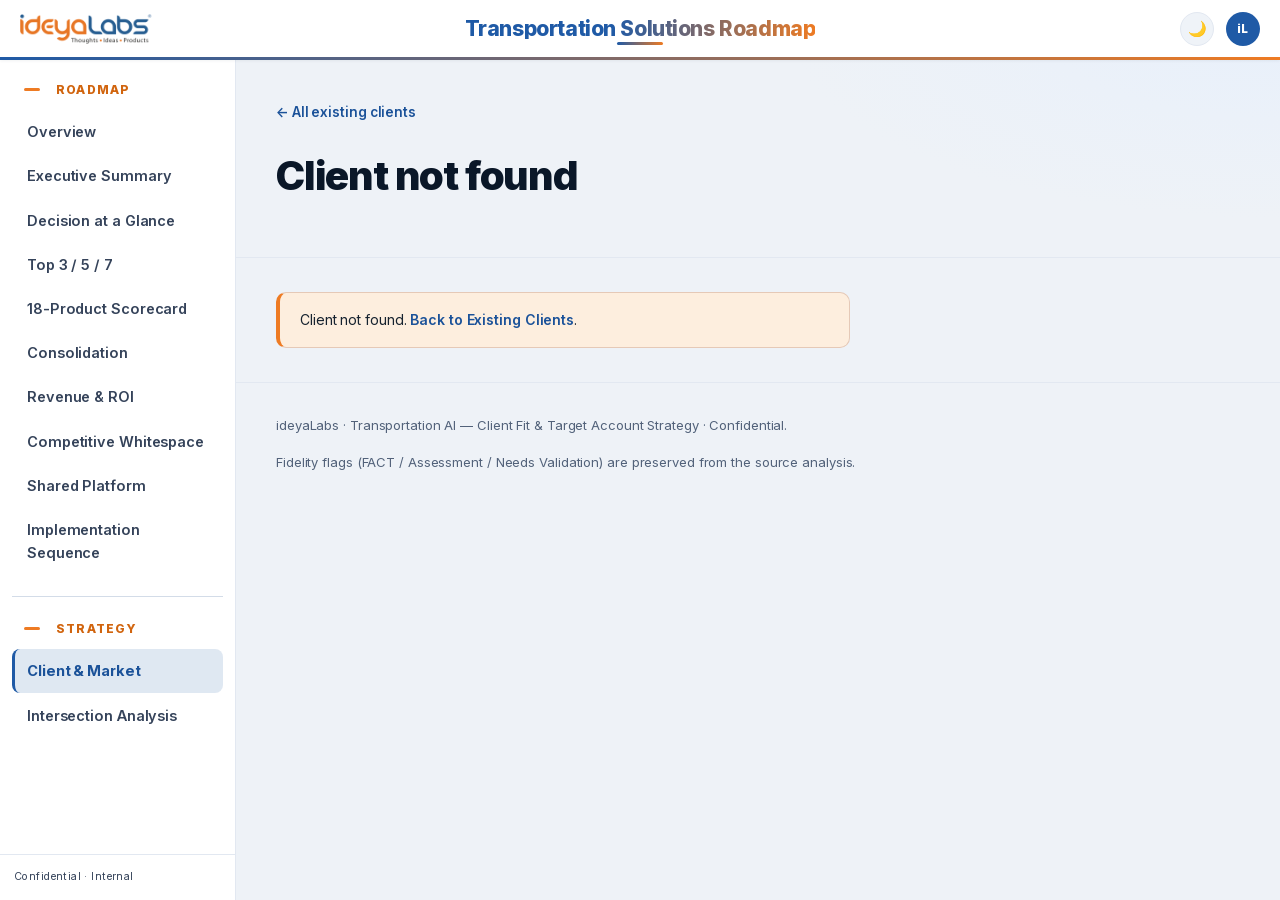
==== commit 480ee558: "Make Roadmap nav label orange to match Strategy (v31)" ====
--- a/client.html
+++ b/client.html
@@ -5,8 +5,8 @@
 <meta name="viewport" content="width=device-width, initial-scale=1.0" />
 <title>Client detail — ideyaLabs Transportation AI</title>
 <link rel="icon" href="assets/ideyalabs-logo.png" />
-<link rel="stylesheet" href="fonts.css?v=30" />
-<link rel="stylesheet" href="styles.css?v=30" />
+<link rel="stylesheet" href="fonts.css?v=31" />
+<link rel="stylesheet" href="styles.css?v=31" />
 <script>
 (function(){try{var t=localStorage.getItem('theme')||((window.matchMedia&&window.matchMedia('(prefers-color-scheme: dark)').matches)?'dark':'light');document.documentElement.setAttribute('data-theme',t);}catch(e){}})();
 </script>
@@ -63,9 +63,9 @@
   </div>
 </footer>
 
-<script src="market-data.js?v=30"></script>
-<script src="app.js?v=30"></script>
-<script src="sidebar.js?v=30"></script>
-<script src="client.js?v=30"></script>
+<script src="market-data.js?v=31"></script>
+<script src="app.js?v=31"></script>
+<script src="sidebar.js?v=31"></script>
+<script src="client.js?v=31"></script>
 </body>
 </html>
--- a/styles.css
+++ b/styles.css
@@ -1154,14 +1154,14 @@
 
 /* ---- Sidebar group labels: distinct colors so they stand out ---- */
 .sb-group:nth-child(1) .sb-group-title {
-  color: var(--brand-text) !important;
+  color: var(--accent-text) !important;
   font-size: 12px !important; font-weight: 800 !important; letter-spacing: .1em;
 }
 .sb-group:nth-child(2) .sb-group-title {
   color: var(--accent-text) !important;
   font-size: 12px !important; font-weight: 800 !important; letter-spacing: .1em;
 }
-.sb-group:nth-child(1) .sb-group-title::before { background: var(--brand) !important; }
+.sb-group:nth-child(1) .sb-group-title::before { background: var(--accent) !important; }
 .sb-group:nth-child(2) .sb-group-title::before { background: var(--accent) !important; }
 .sb-group-title::before {
   content: ""; display: inline-block; width: 16px; height: 3px; border-radius: 2px;
